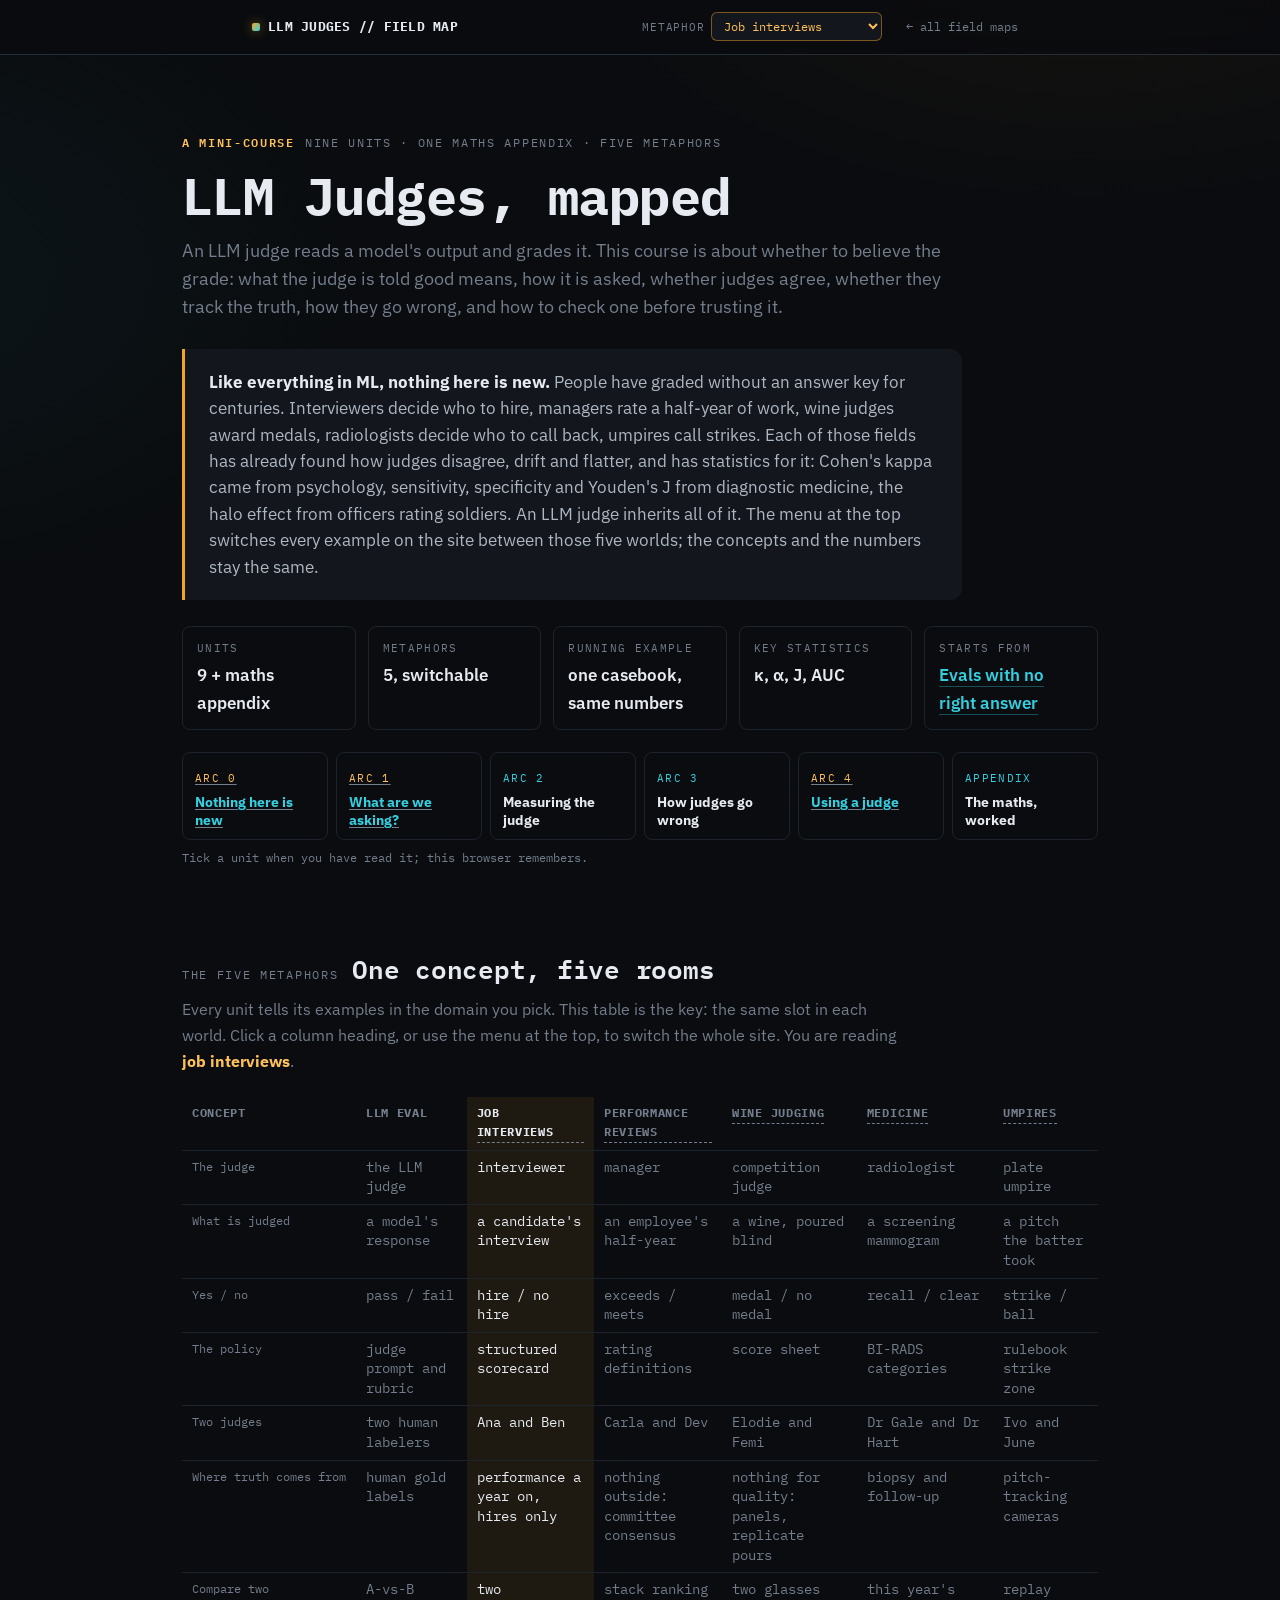
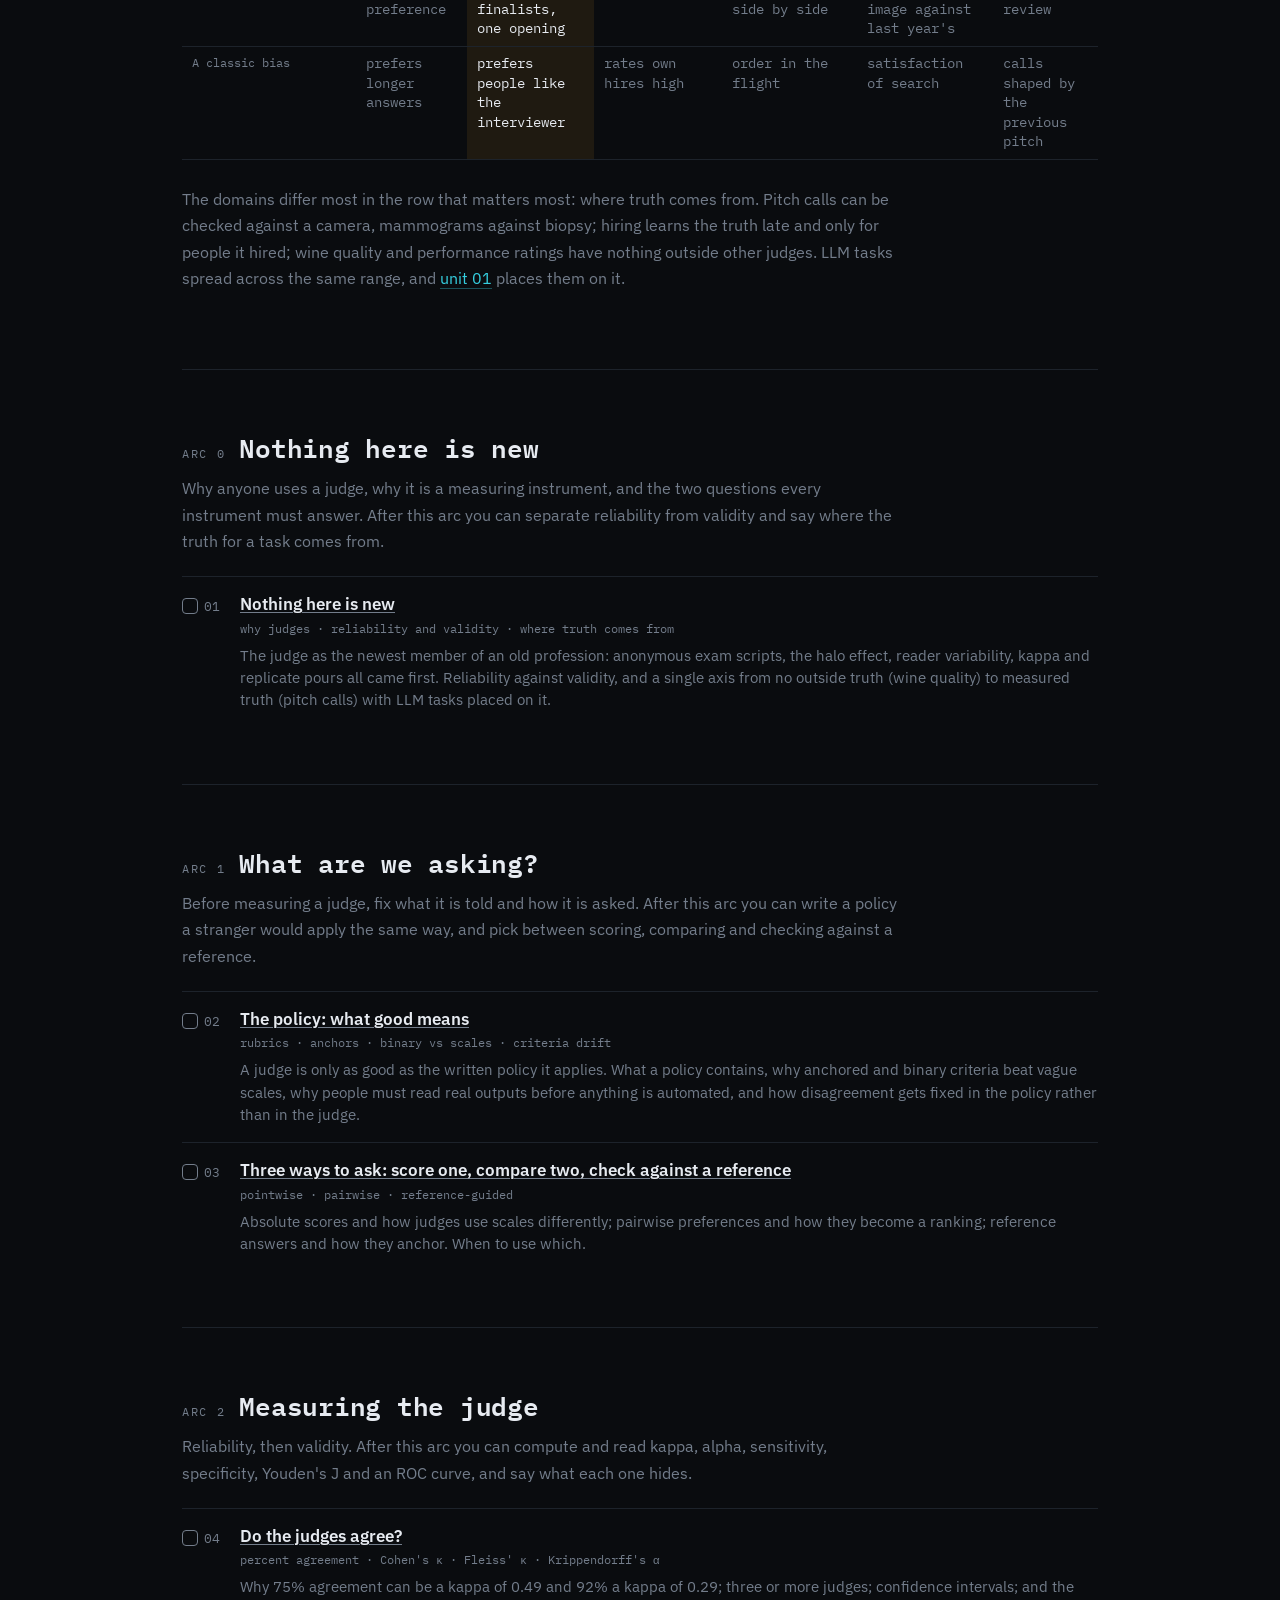
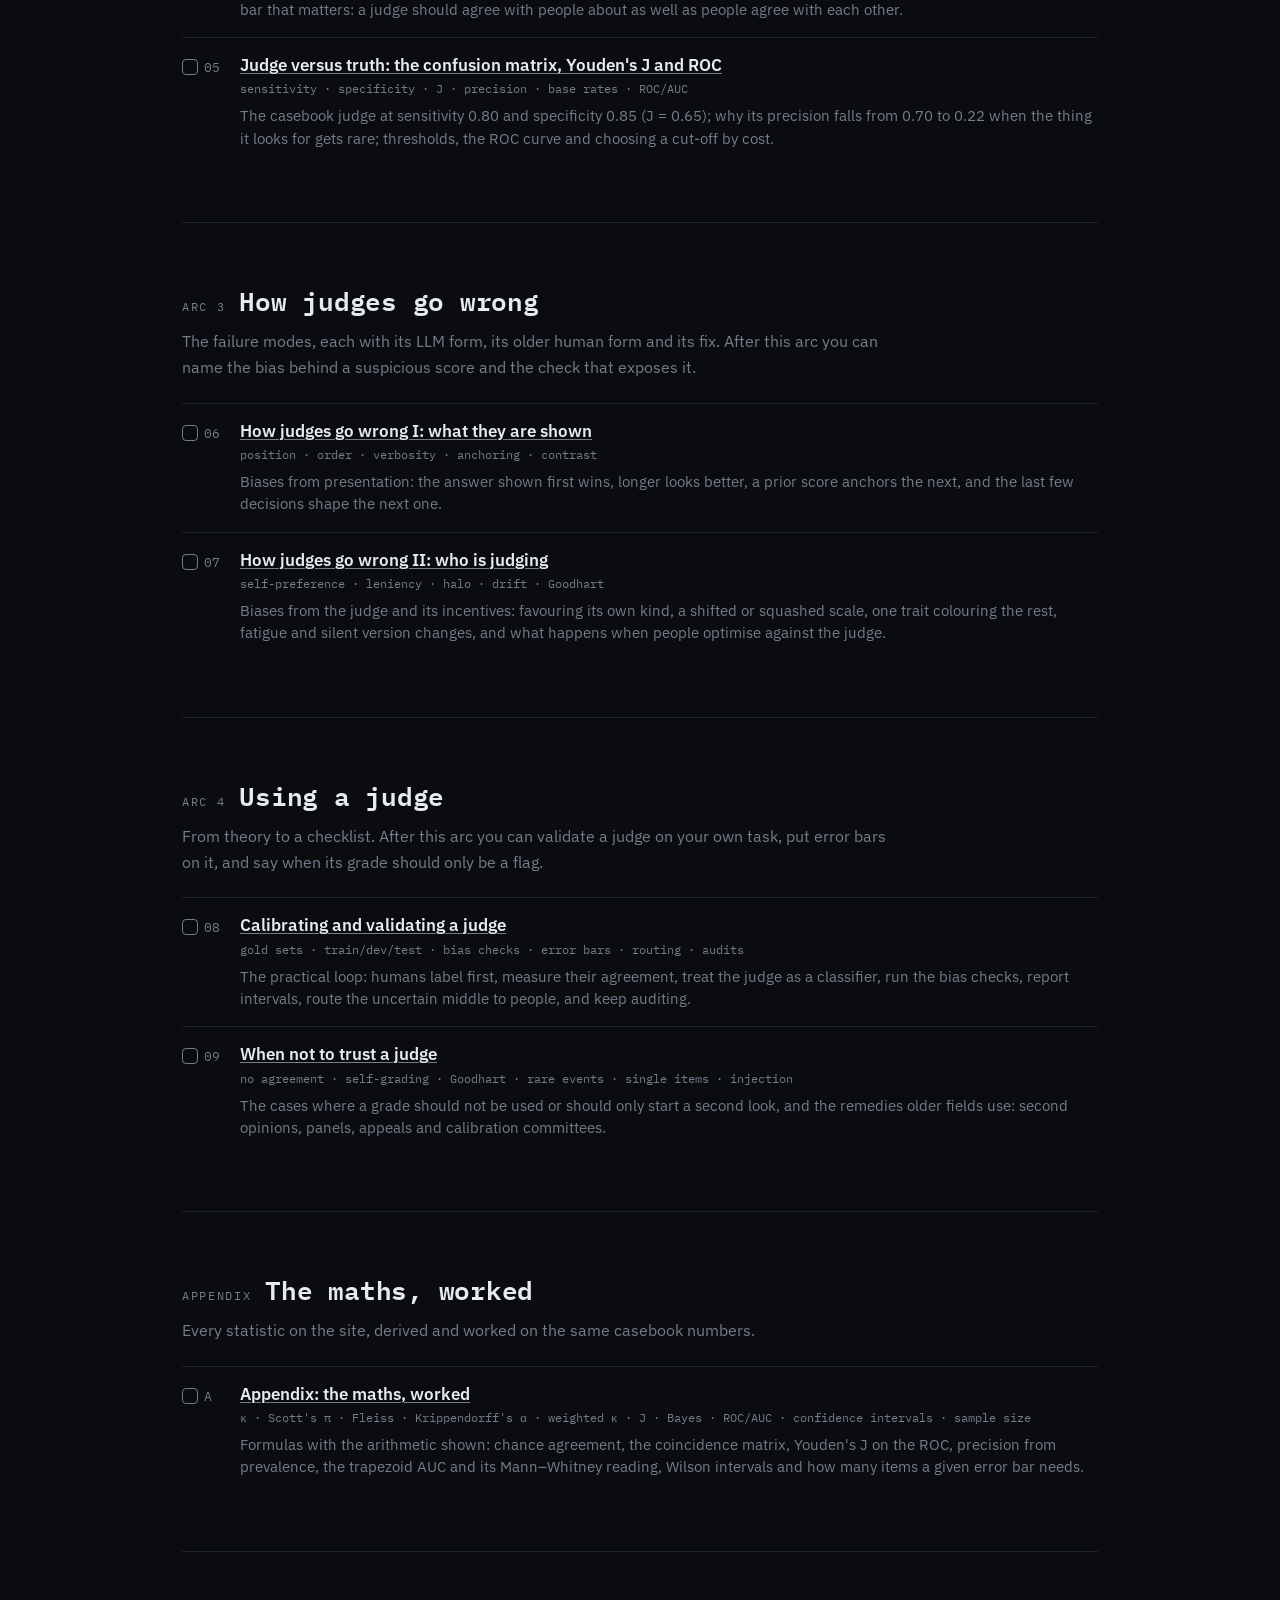
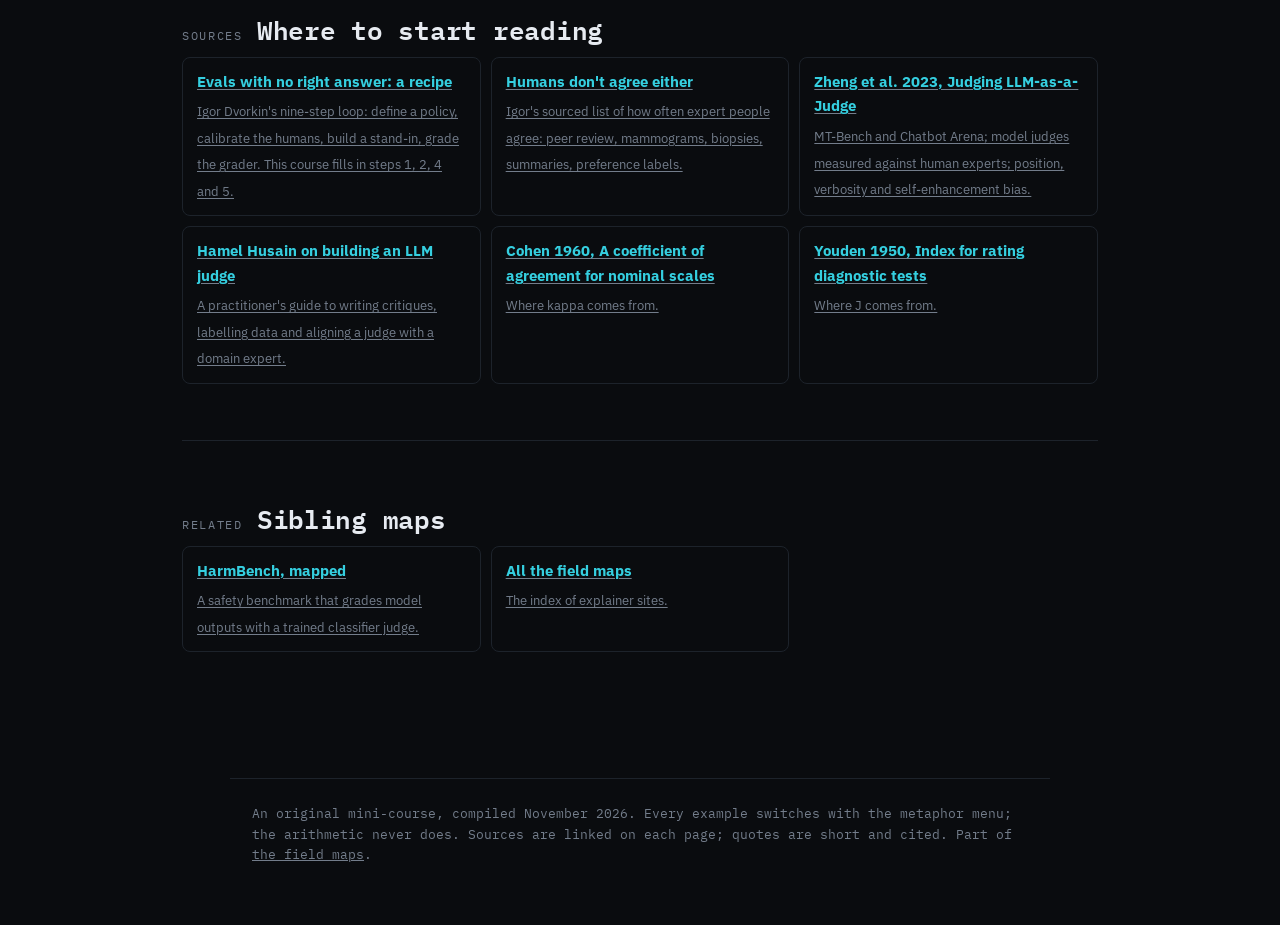
==== index.html @ 8ba8b469 "LLM judges field map: spine, metaphor switch, unit 01 Co-Authored-By: Claude Opus 5.5 <noreply@anthr" ====
<!DOCTYPE html>
<html lang="en">
<head>
<meta charset="UTF-8" />
<meta name="viewport" content="width=device-width, initial-scale=1.0" />
<title>LLM Judges, mapped</title>
<meta name="description" content="A mini-course on LLM judges: policies, grading formats, inter-judge agreement, the confusion matrix and Youden's J, failure modes, and validating a judge, told through hiring, reviews, wine, medicine and umpires." />
<link rel="preconnect" href="https://fonts.googleapis.com" />
<link rel="preconnect" href="https://fonts.gstatic.com" crossorigin />
<link href="https://fonts.googleapis.com/css2?family=IBM+Plex+Mono:wght@400;500;600;700&family=IBM+Plex+Sans:wght@400;500;600;700&display=swap" rel="stylesheet" />
<link rel="stylesheet" href="paper.css" />
<script src="site.js"></script>
<style>
  main{max-width:960px}
  .hero{padding:24px 0 8px}
  .hero h1{font-size:clamp(32px,5.5vw,52px);line-height:1.05;margin:10px 0 14px;letter-spacing:-.01em}
  .hero .sub{font-size:18px;color:var(--ink-dim);max-width:760px;line-height:1.55}
  .answer{margin:28px 0 6px;padding:20px 24px;border-left:3px solid var(--off);background:var(--panel);
    border-radius:0 12px 12px 0;color:var(--ink-mid);font-size:16.5px;line-height:1.6;max-width:780px}
  .answer b{color:var(--ink)}
  .facts{display:grid;grid-template-columns:repeat(auto-fit,minmax(150px,1fr));gap:12px;margin:26px 0 8px}
  .fact{border:1px solid var(--line-soft);border-radius:8px;padding:12px 14px}
  .fact .k{font-family:'IBM Plex Mono',monospace;font-size:11px;letter-spacing:.12em;text-transform:uppercase;color:var(--ink-dim)}
  .fact .v{font-size:17px;font-weight:600;margin-top:4px}
  .rungs{display:grid;grid-template-columns:repeat(auto-fit,minmax(140px,1fr));gap:8px;margin:22px 0 4px}
  .rungs a{display:block;border:1px solid var(--line-soft);border-radius:8px;padding:10px 12px;text-decoration:none;color:var(--ink)}
  .rungs a:hover{border-color:var(--def)}
  .rungs .n{font-family:'IBM Plex Mono',monospace;font-size:11px;letter-spacing:.12em;color:var(--off-bright)}
  .rungs a.c .n{color:var(--def)}
  .rungs b{display:block;font-size:14px;margin-top:3px;line-height:1.3}
  section{padding:56px 0;border-bottom:1px solid var(--line-soft);scroll-margin-top:64px}
  section:last-of-type{border-bottom:none}
  .arc-head{display:flex;align-items:baseline;gap:14px;margin:0 0 6px;flex-wrap:wrap}
  .arc-head .idx{font-family:'IBM Plex Mono',monospace;font-size:12px;letter-spacing:.14em;color:var(--ink-dim)}
  .arc-head h2{margin:0;font-size:26px}
  .arc-sub{color:var(--ink-dim);margin:0 0 22px;max-width:720px}
  .row{display:grid;grid-template-columns:44px 1fr;gap:14px;padding:16px 0;border-top:1px solid var(--line-soft);align-items:start}
  .row:first-of-type{border-top:none}
  .row .num{font-family:'IBM Plex Mono',monospace;font-size:13px;color:var(--ink-dim);padding-top:3px}
  .row .name{font-weight:600;font-size:17px;line-height:1.3}
  .row .name a{color:var(--ink)}
  .row .meta{font-family:'IBM Plex Mono',monospace;font-size:11.5px;color:var(--ink-dim);margin:4px 0 6px;display:flex;flex-wrap:wrap;gap:10px}
  .row .meta .x{color:var(--def)}
  .row .meta .f{color:var(--off-bright)}
  .row .desc{color:var(--ink-dim);font-size:14.5px;line-height:1.55}
  .amber .row .name a:hover{color:var(--off)} .cyan .row .name a:hover{color:var(--def)}
  .check{width:16px;height:16px;border:1px solid var(--ink-dim);border-radius:4px;display:inline-block;vertical-align:-3px;margin-right:6px;cursor:pointer;background:transparent}
  .check.on{background:var(--off);border-color:var(--off)}
  .cyan .check.on{background:var(--def);border-color:var(--def)}
  .links{display:grid;grid-template-columns:repeat(auto-fill,minmax(260px,1fr));gap:10px}
  .links a{display:block;border:1px solid var(--line-soft);border-radius:8px;padding:12px 14px;color:var(--ink);text-decoration:none}
  .links a:hover{border-color:var(--def)}
  .links a b{display:block;font-size:15px;margin-bottom:3px}
  .links a span{font-size:13px;color:var(--ink-dim)}
  .progress{font-family:'IBM Plex Mono',monospace;font-size:12px;color:var(--ink-dim);margin-top:8px}
  .legend{font-family:'IBM Plex Mono',monospace;font-size:11.5px;color:var(--ink-dim);margin:0 0 14px}
  .legend .x{color:var(--def)} .legend .f{color:var(--off-bright)}
  @media (max-width:560px){.row{grid-template-columns:34px 1fr;gap:10px}}
  table.rosetta{min-width:860px}
  table.rosetta td{font-size:13.5px;line-height:1.45}
</style>
</head>
<body>
<header class="bar"><div class="bar-in">
  <div class="brand"><span class="dot"></span>LLM&nbsp;JUDGES&nbsp;//&nbsp;FIELD&nbsp;MAP</div>
  <a class="back" href="https://idvorkin-ai-tools.github.io/">&larr; all field maps</a>
</div></header>
<main>
  <div class="hero">
    <div class="eyebrow"><span class="box wb mono">A MINI-COURSE</span><span class="mono">nine units &middot; one maths appendix &middot; five metaphors</span></div>
    <h1>LLM Judges, mapped</h1>
    <p class="sub">An LLM judge reads a model's output and grades it. This course is about whether to believe the grade: what the judge is told good means, how it is asked, whether judges agree, whether they track the truth, how they go wrong, and how to check one before trusting it.</p>

    <div class="answer">
      <b>Like everything in ML, nothing here is new.</b> People have graded without an answer key for centuries. Interviewers decide who to hire, managers rate a half-year of work, wine judges award medals, radiologists decide who to call back, umpires call strikes. Each of those fields has already found how judges disagree, drift and flatter, and has statistics for it: Cohen's kappa came from psychology, sensitivity, specificity and Youden's J from diagnostic medicine, the halo effect from officers rating soldiers. An LLM judge inherits all of it. The menu at the top switches every example on the site between those five worlds; the concepts and the numbers stay the same.
    </div>

    <div class="facts">
      <div class="fact"><div class="k">Units</div><div class="v">9 + maths appendix</div></div>
      <div class="fact"><div class="k">Metaphors</div><div class="v">5, switchable</div></div>
      <div class="fact"><div class="k">Running example</div><div class="v">one casebook, same numbers</div></div>
      <div class="fact"><div class="k">Key statistics</div><div class="v">&kappa;, &alpha;, J, AUC</div></div>
      <div class="fact"><div class="k">Starts from</div><div class="v"><a class="lnk" href="https://idvork.in/subjective-evals" target="_blank" rel="noopener">Evals with no right answer</a></div></div>
    </div>

    <div class="rungs" aria-label="The arcs">
      <a href="#frame"><span class="n">ARC 0</span><b>Nothing here is new</b></a>
      <a href="#asking"><span class="n">ARC 1</span><b>What are we asking?</b></a>
      <a href="#measuring" class="c"><span class="n">ARC 2</span><b>Measuring the judge</b></a>
      <a href="#failing" class="c"><span class="n">ARC 3</span><b>How judges go wrong</b></a>
      <a href="#using"><span class="n">ARC 4</span><b>Using a judge</b></a>
      <a href="#appendix" class="c"><span class="n">APPENDIX</span><b>The maths, worked</b></a>
    </div>
    <p class="progress" id="progress">Tick a unit when you have read it; this browser remembers.</p>
  </div>

  <section id="rosetta">
    <div class="arc-head"><span class="idx">THE FIVE METAPHORS</span><h2>One concept, five rooms</h2></div>
    <p class="arc-sub">Every unit tells its examples in the domain you pick. This table is the key: the same slot in each world. Click a column heading, or use the menu at the top, to switch the whole site. You are reading <b><span class="mx"><span data-m="hire">job interviews</span><span data-m="review">performance reviews</span><span data-m="wine">wine judging</span><span data-m="med">medicine</span><span data-m="ump">umpires and referees</span></span></b>.</p>
    <div class="scroll"><table class="kv rosetta">
<tr><th>Concept</th><th>LLM eval</th><th data-col="hire"><button type="button" data-set-m="hire">Job interviews</button></th><th data-col="review"><button type="button" data-set-m="review">Performance reviews</button></th><th data-col="wine"><button type="button" data-set-m="wine">Wine judging</button></th><th data-col="med"><button type="button" data-set-m="med">Medicine</button></th><th data-col="ump"><button type="button" data-set-m="ump">Umpires</button></th></tr>
<tr><td>The judge</td><td>the LLM judge</td><td data-col="hire">interviewer</td><td data-col="review">manager</td><td data-col="wine">competition judge</td><td data-col="med">radiologist</td><td data-col="ump">plate umpire</td></tr>
<tr><td>What is judged</td><td>a model's response</td><td data-col="hire">a candidate's interview</td><td data-col="review">an employee's half-year</td><td data-col="wine">a wine, poured blind</td><td data-col="med">a screening mammogram</td><td data-col="ump">a pitch the batter took</td></tr>
<tr><td>Yes / no</td><td>pass / fail</td><td data-col="hire">hire / no hire</td><td data-col="review">exceeds / meets</td><td data-col="wine">medal / no medal</td><td data-col="med">recall / clear</td><td data-col="ump">strike / ball</td></tr>
<tr><td>The policy</td><td>judge prompt and rubric</td><td data-col="hire">structured scorecard</td><td data-col="review">rating definitions</td><td data-col="wine">score sheet</td><td data-col="med">BI-RADS categories</td><td data-col="ump">rulebook strike zone</td></tr>
<tr><td>Two judges</td><td>two human labelers</td><td data-col="hire">Ana and Ben</td><td data-col="review">Carla and Dev</td><td data-col="wine">Elodie and Femi</td><td data-col="med">Dr Gale and Dr Hart</td><td data-col="ump">Ivo and June</td></tr>
<tr><td>Where truth comes from</td><td>human gold labels</td><td data-col="hire">performance a year on, hires only</td><td data-col="review">nothing outside: committee consensus</td><td data-col="wine">nothing for quality: panels, replicate pours</td><td data-col="med">biopsy and follow-up</td><td data-col="ump">pitch-tracking cameras</td></tr>
<tr><td>Compare two</td><td>A-vs-B preference</td><td data-col="hire">two finalists, one opening</td><td data-col="review">stack ranking</td><td data-col="wine">two glasses side by side</td><td data-col="med">this year's image against last year's</td><td data-col="ump">replay review</td></tr>
<tr><td>A classic bias</td><td>prefers longer answers</td><td data-col="hire">prefers people like the interviewer</td><td data-col="review">rates own hires high</td><td data-col="wine">order in the flight</td><td data-col="med">satisfaction of search</td><td data-col="ump">calls shaped by the previous pitch</td></tr>
    </table></div>
    <p class="arc-sub">The domains differ most in the row that matters most: where truth comes from. Pitch calls can be checked against a camera, mammograms against biopsy; hiring learns the truth late and only for people it hired; wine quality and performance ratings have nothing outside other judges. LLM tasks spread across the same range, and <a class="lnk" href="parts/p01.html#truth">unit 01</a> places them on it.</p>
  </section>

  <section id="frame" class="amber">
    <div class="arc-head"><span class="idx">ARC 0</span><h2>Nothing here is new</h2></div>
    <p class="arc-sub">Why anyone uses a judge, why it is a measuring instrument, and the two questions every instrument must answer. After this arc you can separate reliability from validity and say where the truth for a task comes from.</p>
    <div class="row"><div class="num"><span class="check" data-p="p01"></span>01</div><div><div class="name"><a href="parts/p01.html">Nothing here is new</a></div><div class="meta"><span>why judges &middot; reliability and validity &middot; where truth comes from</span></div><div class="desc">The judge as the newest member of an old profession: anonymous exam scripts, the halo effect, reader variability, kappa and replicate pours all came first. Reliability against validity, and a single axis from no outside truth (wine quality) to measured truth (pitch calls) with LLM tasks placed on it.</div></div></div>
  </section>

  <section id="asking" class="amber">
    <div class="arc-head"><span class="idx">ARC 1</span><h2>What are we asking?</h2></div>
    <p class="arc-sub">Before measuring a judge, fix what it is told and how it is asked. After this arc you can write a policy a stranger would apply the same way, and pick between scoring, comparing and checking against a reference.</p>
    <div class="row"><div class="num"><span class="check" data-p="p02"></span>02</div><div><div class="name"><a href="parts/p02.html">The policy: what good means</a></div><div class="meta"><span>rubrics &middot; anchors &middot; binary vs scales &middot; criteria drift</span></div><div class="desc">A judge is only as good as the written policy it applies. What a policy contains, why anchored and binary criteria beat vague scales, why people must read real outputs before anything is automated, and how disagreement gets fixed in the policy rather than in the judge.</div></div></div>
    <div class="row"><div class="num"><span class="check" data-p="p03"></span>03</div><div><div class="name"><a href="parts/p03.html">Three ways to ask: score one, compare two, check against a reference</a></div><div class="meta"><span>pointwise &middot; pairwise &middot; reference-guided</span></div><div class="desc">Absolute scores and how judges use scales differently; pairwise preferences and how they become a ranking; reference answers and how they anchor. When to use which.</div></div></div>
  </section>

  <section id="measuring" class="cyan">
    <div class="arc-head"><span class="idx">ARC 2</span><h2>Measuring the judge</h2></div>
    <p class="arc-sub">Reliability, then validity. After this arc you can compute and read kappa, alpha, sensitivity, specificity, Youden's J and an ROC curve, and say what each one hides.</p>
    <div class="row"><div class="num"><span class="check" data-p="p04"></span>04</div><div><div class="name"><a href="parts/p04.html">Do the judges agree?</a></div><div class="meta"><span>percent agreement &middot; Cohen's &kappa; &middot; Fleiss' &kappa; &middot; Krippendorff's &alpha;</span></div><div class="desc">Why 75% agreement can be a kappa of 0.49 and 92% a kappa of 0.29; three or more judges; confidence intervals; and the bar that matters: a judge should agree with people about as well as people agree with each other.</div></div></div>
    <div class="row"><div class="num"><span class="check" data-p="p05"></span>05</div><div><div class="name"><a href="parts/p05.html">Judge versus truth: the confusion matrix, Youden's J and ROC</a></div><div class="meta"><span>sensitivity &middot; specificity &middot; J &middot; precision &middot; base rates &middot; ROC/AUC</span></div><div class="desc">The casebook judge at sensitivity 0.80 and specificity 0.85 (J = 0.65); why its precision falls from 0.70 to 0.22 when the thing it looks for gets rare; thresholds, the ROC curve and choosing a cut-off by cost.</div></div></div>
  </section>

  <section id="failing" class="cyan">
    <div class="arc-head"><span class="idx">ARC 3</span><h2>How judges go wrong</h2></div>
    <p class="arc-sub">The failure modes, each with its LLM form, its older human form and its fix. After this arc you can name the bias behind a suspicious score and the check that exposes it.</p>
    <div class="row"><div class="num"><span class="check" data-p="p06"></span>06</div><div><div class="name"><a href="parts/p06.html">How judges go wrong I: what they are shown</a></div><div class="meta"><span>position &middot; order &middot; verbosity &middot; anchoring &middot; contrast</span></div><div class="desc">Biases from presentation: the answer shown first wins, longer looks better, a prior score anchors the next, and the last few decisions shape the next one.</div></div></div>
    <div class="row"><div class="num"><span class="check" data-p="p07"></span>07</div><div><div class="name"><a href="parts/p07.html">How judges go wrong II: who is judging</a></div><div class="meta"><span>self-preference &middot; leniency &middot; halo &middot; drift &middot; Goodhart</span></div><div class="desc">Biases from the judge and its incentives: favouring its own kind, a shifted or squashed scale, one trait colouring the rest, fatigue and silent version changes, and what happens when people optimise against the judge.</div></div></div>
  </section>

  <section id="using" class="amber">
    <div class="arc-head"><span class="idx">ARC 4</span><h2>Using a judge</h2></div>
    <p class="arc-sub">From theory to a checklist. After this arc you can validate a judge on your own task, put error bars on it, and say when its grade should only be a flag.</p>
    <div class="row"><div class="num"><span class="check" data-p="p08"></span>08</div><div><div class="name"><a href="parts/p08.html">Calibrating and validating a judge</a></div><div class="meta"><span>gold sets &middot; train/dev/test &middot; bias checks &middot; error bars &middot; routing &middot; audits</span></div><div class="desc">The practical loop: humans label first, measure their agreement, treat the judge as a classifier, run the bias checks, report intervals, route the uncertain middle to people, and keep auditing.</div></div></div>
    <div class="row"><div class="num"><span class="check" data-p="p09"></span>09</div><div><div class="name"><a href="parts/p09.html">When not to trust a judge</a></div><div class="meta"><span>no agreement &middot; self-grading &middot; Goodhart &middot; rare events &middot; single items &middot; injection</span></div><div class="desc">The cases where a grade should not be used or should only start a second look, and the remedies older fields use: second opinions, panels, appeals and calibration committees.</div></div></div>
  </section>

  <section id="appendix" class="cyan">
    <div class="arc-head"><span class="idx">APPENDIX</span><h2>The maths, worked</h2></div>
    <p class="arc-sub">Every statistic on the site, derived and worked on the same casebook numbers.</p>
    <div class="row"><div class="num"><span class="check" data-p="math"></span>A</div><div><div class="name"><a href="parts/math.html">Appendix: the maths, worked</a></div><div class="meta"><span>&kappa; &middot; Scott's &pi; &middot; Fleiss &middot; Krippendorff's &alpha; &middot; weighted &kappa; &middot; J &middot; Bayes &middot; ROC/AUC &middot; confidence intervals &middot; sample size</span></div><div class="desc">Formulas with the arithmetic shown: chance agreement, the coincidence matrix, Youden's J on the ROC, precision from prevalence, the trapezoid AUC and its Mann&ndash;Whitney reading, Wilson intervals and how many items a given error bar needs.</div></div></div>
  </section>

  <section id="refs">
    <div class="arc-head"><span class="idx">SOURCES</span><h2>Where to start reading</h2></div>
    <div class="links">
      <a href="https://idvork.in/subjective-evals" target="_blank" rel="noopener"><b>Evals with no right answer: a recipe</b><span>Igor Dvorkin's nine-step loop: define a policy, calibrate the humans, build a stand-in, grade the grader. This course fills in steps 1, 2, 4 and 5.</span></a>
      <a href="https://idvork.in/ai-testing#humans-dont-agree-either" target="_blank" rel="noopener"><b>Humans don't agree either</b><span>Igor's sourced list of how often expert people agree: peer review, mammograms, biopsies, summaries, preference labels.</span></a>
      <a href="https://arxiv.org/abs/2306.05685" target="_blank" rel="noopener"><b>Zheng et al. 2023, Judging LLM-as-a-Judge</b><span>MT-Bench and Chatbot Arena; model judges measured against human experts; position, verbosity and self-enhancement bias.</span></a>
      <a href="https://hamel.dev/blog/posts/llm-judge/" target="_blank" rel="noopener"><b>Hamel Husain on building an LLM judge</b><span>A practitioner's guide to writing critiques, labelling data and aligning a judge with a domain expert.</span></a>
      <a href="https://doi.org/10.1177/001316446002000104" target="_blank" rel="noopener"><b>Cohen 1960, A coefficient of agreement for nominal scales</b><span>Where kappa comes from.</span></a>
      <a href="https://doi.org/10.1002/1097-0142(1950)3:1%3C32::AID-CNCR2820030106%3E3.0.CO;2-3" target="_blank" rel="noopener"><b>Youden 1950, Index for rating diagnostic tests</b><span>Where J comes from.</span></a>
    </div>
  </section>

  <section id="related">
    <div class="arc-head"><span class="idx">RELATED</span><h2>Sibling maps</h2></div>
    <div class="links">
      <a href="https://idvorkin-ai-tools.github.io/harmbench-field-map/" target="_blank" rel="noopener"><b>HarmBench, mapped</b><span>A safety benchmark that grades model outputs with a trained classifier judge.</span></a>
      <a href="https://idvorkin-ai-tools.github.io/" target="_blank" rel="noopener"><b>All the field maps</b><span>The index of explainer sites.</span></a>
    </div>
  </section>
</main>
<footer>
  An original mini-course, compiled November 2026. Every example switches with the metaphor menu; the arithmetic never does. Sources are linked on each page; quotes are short and cited. Part of <a href="https://idvorkin-ai-tools.github.io/">the field maps</a>.
</footer>
<script>
(function(){
  var boxes = document.querySelectorAll('.check');
  var key = 'llm-judges-map-read';
  var state = {};
  try { state = JSON.parse(localStorage.getItem(key) || '{}'); } catch(e) { state = {}; }
  function save(){ try { localStorage.setItem(key, JSON.stringify(state)); } catch(e){} }
  function paint(){
    var done = 0;
    boxes.forEach(function(b){
      if (state[b.dataset.p]) { b.classList.add('on'); b.setAttribute('aria-pressed','true'); done++; }
      else { b.classList.remove('on'); b.setAttribute('aria-pressed','false'); }
    });
    var el = document.getElementById('progress');
    if (el) el.textContent = done === 0 ? 'Tick a unit when you have read it; this browser remembers.' : done + ' of ' + boxes.length + ' read.';
  }
  boxes.forEach(function(b){
    b.setAttribute('role','button'); b.setAttribute('tabindex','0'); b.setAttribute('aria-label','Mark ' + b.dataset.p + ' as read');
    b.addEventListener('click', function(e){ e.preventDefault(); state[b.dataset.p] = !state[b.dataset.p]; save(); paint(); });
    b.addEventListener('keydown', function(e){ if (e.key === 'Enter' || e.key === ' ') { e.preventDefault(); b.click(); } });
  });
  paint();
})();
</script>
</body>
</html>
---- paper.css ----
:root{
  --bg:#0A0C0F; --panel:#13171D; --panel-2:#171C23; --line:#262C35; --line-soft:#1d232b;
  --ink:#E7EBF1; --ink-mid:#AEB6C2; --ink-dim:#737D8B;
  --off:#F5A524; --off-bright:#FFC25A; --def:#35CFE0; --def-deep:#1f9aa8; --crit:#E5484D;
  --maxw:820px;
}
*{box-sizing:border-box}
html{scroll-behavior:smooth}
@media (prefers-reduced-motion:reduce){html{scroll-behavior:auto}}
body{
  margin:0;background:var(--bg);color:var(--ink);
  font-family:"IBM Plex Sans",system-ui,sans-serif;font-size:16px;line-height:1.65;
  -webkit-font-smoothing:antialiased;
  background-image:
    radial-gradient(900px 500px at 85% -10%, rgba(245,165,36,.06), transparent 60%),
    radial-gradient(900px 600px at -10% 30%, rgba(53,207,224,.05), transparent 55%);
  background-attachment:fixed;
}
.mono{font-family:"IBM Plex Mono",ui-monospace,monospace}

/* sticky top bar */
header.bar{position:sticky;top:0;z-index:50;background:rgba(10,12,15,.82);
  backdrop-filter:blur(10px);border-bottom:1px solid var(--line)}
.bar-in{max-width:var(--maxw);margin:0 auto;display:flex;align-items:center;gap:14px;padding:11px 22px}
.bar .brand{font-family:"IBM Plex Mono";font-weight:700;font-size:13px;letter-spacing:.02em;color:var(--ink);
  display:flex;align-items:center;gap:8px;white-space:nowrap}
.bar .dot{width:8px;height:8px;border-radius:2px;background:linear-gradient(135deg,var(--off),var(--def));
  box-shadow:0 0 12px rgba(245,165,36,.5)}
.bar .back{margin-left:auto;font-family:"IBM Plex Mono";font-size:12px;color:var(--ink-dim);
  text-decoration:none;padding:6px 10px;border-radius:6px;transition:.15s;white-space:nowrap}
.bar .back:hover{color:var(--ink);background:var(--panel)}

main{max-width:var(--maxw);margin:0 auto;padding:54px 22px 40px}
.eyebrow{font-family:"IBM Plex Mono";font-size:12px;letter-spacing:.14em;text-transform:uppercase;
  color:var(--ink-dim);margin-bottom:16px;display:flex;gap:10px;align-items:center;flex-wrap:wrap}
.eyebrow .box{font-weight:600}
.eyebrow .box.wb{color:var(--off-bright)}
.eyebrow .box.bb{color:var(--def)}
h1{font-family:"IBM Plex Mono";font-weight:700;font-size:clamp(28px,5vw,42px);line-height:1.08;
  margin:0 0 10px;letter-spacing:-.01em}
.authors{color:var(--ink-dim);font-size:13.5px;margin:0 0 22px;font-family:"IBM Plex Mono"}

/* paper link banner — pinned at top */
.paperlink{display:flex;align-items:center;gap:12px;flex-wrap:wrap;
  background:var(--panel);border:1px solid var(--line);border-left:3px solid var(--off);
  border-radius:10px;padding:14px 16px;margin:0 0 30px}
.paperlink .lbl{font-family:"IBM Plex Mono";font-size:11px;letter-spacing:.1em;text-transform:uppercase;
  color:var(--ink-dim);flex-shrink:0}
.paperlink a{color:var(--def);text-decoration:none;font-weight:600;font-size:15px;word-break:break-word}
.paperlink a:hover{text-decoration:underline}

h2{font-family:"IBM Plex Mono";font-weight:600;font-size:19px;margin:34px 0 10px;letter-spacing:-.01em;color:var(--ink)}
p{margin:0 0 15px;color:var(--ink-mid);max-width:68ch}
p strong{color:var(--ink);font-weight:600}
.lead{font-size:18px;color:var(--ink)}
ul{margin:0 0 15px;padding-left:0;list-style:none}
li{color:var(--ink-mid);padding:6px 0 6px 22px;position:relative;max-width:68ch}
li::before{content:"\25B8";position:absolute;left:0;color:var(--off)}
.callout{border-left:2px solid var(--def);background:rgba(53,207,224,.05);
  padding:13px 16px;border-radius:0 10px 10px 0;margin:18px 0;font-size:14.5px;color:var(--ink-mid)}
.callout.off{border-left-color:var(--off);background:rgba(245,165,36,.05)}
.lnk{color:var(--def);text-decoration:none;border-bottom:1px solid rgba(53,207,224,.35);transition:.15s}
.lnk:hover{border-bottom-color:var(--def);color:var(--off-bright)}
.tag{font-family:"IBM Plex Mono";font-size:11px;padding:2px 8px;border-radius:5px;border:1px solid;font-weight:500;white-space:nowrap}
.tag.wb{color:var(--off-bright);border-color:rgba(245,165,36,.35);background:rgba(245,165,36,.07)}
.tag.bb{color:var(--def);border-color:rgba(53,207,224,.35);background:rgba(53,207,224,.07)}

footer{max-width:var(--maxw);margin:30px auto 0;padding:24px 22px 60px;color:var(--ink-dim);
  font-size:12.5px;font-family:"IBM Plex Mono";border-top:1px solid var(--line-soft)}
footer a{color:var(--ink-dim)}
:focus-visible{outline:2px solid var(--def);outline-offset:3px;border-radius:4px}

/* essay-page helpers (Yegge field map) */
blockquote.q{margin:20px 0;padding:16px 20px;border-left:3px solid var(--def);
  background:var(--panel);border-radius:0 10px 10px 0;color:var(--ink);font-size:16.5px;line-height:1.55}
blockquote.q.off{border-left-color:var(--off)}
blockquote.q em{font-style:italic;color:var(--off-bright)}
blockquote.q .cite{display:block;margin-top:10px;font-family:"IBM Plex Mono";font-size:12px;color:var(--ink-dim)}
blockquote.q .cite a{color:var(--ink-dim);text-decoration:none;border-bottom:1px solid var(--line)}
blockquote.q .cite a:hover{color:var(--def)}
.tldr{border-left:3px solid var(--off);background:rgba(245,165,36,.05);
  padding:14px 18px;border-radius:0 10px 10px 0;margin:0 0 26px;font-size:15px;color:var(--ink-mid)}
.tldr b{color:var(--ink)}
.kv{font-family:"IBM Plex Mono";font-size:12.5px;color:var(--ink-dim);margin:0 0 16px}

/* field-map addition: unclassed links inside the page body follow the accent, not browser blue */
main a:not([class]){color:var(--def);text-decoration:underline;text-decoration-color:var(--ink-dim);text-underline-offset:2px;text-decoration-thickness:1px}
main a:not([class]):hover{text-decoration-color:var(--def)}

/* lecture + transcript pages (CS336 map) */
.outline,.readings,.exercises{padding-left:1.25em;margin:14px 0 26px}
.outline li,.readings li,.exercises li{margin:7px 0;line-height:1.6}
.outline a,.readings a,.exercises a{color:var(--def);text-decoration:none;border-bottom:1px solid var(--ink-dim)}
.outline a:hover,.readings a:hover,.exercises a:hover{border-bottom-color:var(--def)}
.outline a{font-family:'IBM Plex Mono',monospace;font-size:12.5px}
.code{display:inline-block;font-family:'IBM Plex Mono',monospace;font-size:10.5px;letter-spacing:.08em;text-transform:uppercase;padding:1px 6px;margin-left:6px;border:1px solid var(--def);color:var(--def);border-radius:3px;vertical-align:middle}
.transcript p{margin:0 0 16px;line-height:1.75}
.transcript h2{margin-top:40px}
.transcript a.ts{font-family:'IBM Plex Mono',monospace;font-size:12px;color:var(--ink-dim);text-decoration:none;margin-right:8px;border-bottom:1px solid transparent}
.transcript a.ts:hover{color:var(--def);border-bottom-color:var(--def)}
table.kv{border-collapse:collapse;width:100%;margin:14px 0 26px;font-size:14px}
table.kv th,table.kv td{text-align:left;padding:7px 10px;border-bottom:1px solid var(--line-soft);vertical-align:top}
table.kv th{font-family:'IBM Plex Mono',monospace;font-size:11.5px;letter-spacing:.06em;text-transform:uppercase;color:var(--ink-dim)}

/* code excerpts (build-gpt map) */
pre.code-block{background:var(--panel,#15171c);border:1px solid var(--line-soft);border-radius:8px;padding:14px 16px;overflow-x:auto;font-family:'IBM Plex Mono',monospace;font-size:12.5px;line-height:1.6;margin:14px 0 22px;color:var(--ink)}
pre.code-block code{font-family:inherit;white-space:pre}

/* HarmBench field map additions */
.chips{display:flex;flex-wrap:wrap;gap:8px;margin:0 0 20px}
.chips a.tag{text-decoration:none}
.chips a.tag:hover{background:rgba(53,207,224,.16)}
.statgrid{display:grid;grid-template-columns:repeat(auto-fit,minmax(140px,1fr));gap:10px;margin:18px 0 26px}
.statgrid .s{border:1px solid var(--line-soft);border-radius:8px;padding:11px 13px;background:var(--panel)}
.statgrid .s .k{font-family:'IBM Plex Mono',monospace;font-size:10.5px;letter-spacing:.12em;text-transform:uppercase;color:var(--ink-dim)}
.statgrid .s .v{font-size:20px;font-weight:600;margin-top:3px;font-family:'IBM Plex Mono',monospace;color:var(--ink)}
.statgrid .s .n{font-size:12px;color:var(--ink-dim);margin-top:2px}
table.kv td.num,table.kv th.num{text-align:right;font-family:'IBM Plex Mono',monospace;font-variant-numeric:tabular-nums;white-space:nowrap}
table.kv td.na{color:var(--ink-dim)}
table.kv td .hi{color:var(--off-bright);font-weight:600}
table.kv tr.tot td{border-top:1px solid var(--line);font-weight:600;color:var(--ink)}
.scroll{overflow-x:auto;margin:14px 0 26px}
.scroll table.kv{margin:0;min-width:100%}
.method{border:1px solid var(--line-soft);border-left:3px solid var(--off);border-radius:0 10px 10px 0;
  background:var(--panel);padding:16px 18px;margin:22px 0;scroll-margin-top:72px}
.method.bb{border-left-color:var(--def)}
.method h3{font-family:'IBM Plex Mono',monospace;font-size:16px;margin:0 0 4px;color:var(--ink);letter-spacing:-.01em}
.method .sig{font-family:'IBM Plex Mono',monospace;font-size:11.5px;color:var(--ink-dim);margin:0 0 12px;
  display:flex;flex-wrap:wrap;gap:6px 14px}
.method p:last-child{margin-bottom:0}
h3{font-family:'IBM Plex Mono',monospace;font-weight:600;font-size:15.5px;margin:26px 0 8px;color:var(--ink)}
.safety{border-left:2px solid var(--crit);background:rgba(229,72,77,.06);padding:13px 16px;
  border-radius:0 10px 10px 0;margin:18px 0;font-size:14px;color:var(--ink-mid)}
.safety b{color:var(--ink)}
section[id]{scroll-margin-top:72px}
h2[id],h3[id]{scroll-margin-top:72px}
.filterbar{display:flex;flex-wrap:wrap;gap:8px;align-items:center;margin:0 0 16px;
  font-family:'IBM Plex Mono',monospace;font-size:12px}
.filterbar input,.filterbar select{background:var(--panel);color:var(--ink);border:1px solid var(--line);
  border-radius:6px;padding:6px 9px;font-family:inherit;font-size:12px}
.filterbar .count{color:var(--ink-dim)}

/* behavior index: inline behavior text (Igor's call, 2026-09-08) */
td.beh{white-space:normal;max-width:52ch;line-height:1.5;color:var(--ink)}
td.beh .idline{display:flex;gap:8px;align-items:baseline;flex-wrap:wrap;margin-bottom:4px}
td.beh .txt{font-family:"IBM Plex Sans",system-ui,sans-serif;font-size:14px;color:var(--ink-mid)}
td.beh details{margin-top:7px}
td.beh details summary{font-family:'IBM Plex Mono',monospace;font-size:11px;letter-spacing:.06em;
  text-transform:uppercase;color:var(--ink-dim);cursor:pointer;list-style:revert}
td.beh details summary:hover{color:var(--def)}
td.beh details .ctx{margin-top:8px;padding:10px 12px;background:var(--panel-2);border:1px solid var(--line-soft);
  border-radius:6px;font-size:13px;line-height:1.6;color:var(--ink-mid);white-space:pre-wrap;
  max-height:340px;overflow-y:auto}
tr:target{background:rgba(53,207,224,.07)}
tr:target td{border-bottom-color:var(--def)}
tr:target td.beh .idline a{color:var(--off-bright)}
table.kv td{vertical-align:top}

/* verbatim behavior text on harm pages (Igor's call, 2026-09-08) */
.btext{font-family:"IBM Plex Sans",system-ui,sans-serif;color:var(--ink);border-left:2px solid var(--off);
  padding:5px 0 5px 11px;margin:0 0 8px;font-size:14px;line-height:1.5}
td .btext{margin-bottom:7px}
.btext .q{color:var(--ink-dim)}

/* figures: float beside text, click to enlarge (Igor's diagram feedback, 2026-10) */
figure.fig{float:right;clear:right;width:min(46%,390px);margin:6px 0 18px 24px}
figure.fig.wide{float:none;width:100%;max-width:720px;margin:20px auto 24px}
figure.fig.hero-fig{width:min(34%,260px);margin:0 0 10px 22px}
figure.fig .media{display:block;width:100%;padding:0;border:1px solid var(--line-soft);border-radius:10px;
  background:var(--panel);cursor:zoom-in;color:inherit;font:inherit;text-align:left}
figure.fig .media:hover{border-color:var(--def)}
figure.fig.bare .media{border:none;background:none}
figure.fig svg,figure.fig img{display:block;width:100%;height:auto}
figure.fig figcaption{font-family:'IBM Plex Mono',monospace;font-size:11.5px;line-height:1.5;color:var(--ink-dim);margin-top:7px}
figure.fig figcaption a{color:var(--ink-dim)}
svg.dg text{font-family:'IBM Plex Mono',monospace;fill:var(--ink-mid)}
svg.dg .t-ink{fill:var(--ink)} svg.dg .t-dim{fill:var(--ink-dim)}
svg.dg .t-off{fill:var(--off-bright)} svg.dg .t-def{fill:var(--def)} svg.dg .t-crit{fill:var(--crit)} svg.dg .t-ok{fill:#5BD68A}
svg.dg .box{fill:var(--panel-2);stroke:var(--line)}
svg.dg .box-off{fill:rgba(245,165,36,.08);stroke:var(--off)}
svg.dg .box-def{fill:rgba(53,207,224,.08);stroke:var(--def)}
svg.dg .box-crit{fill:rgba(229,72,77,.10);stroke:var(--crit)}
svg.dg .box-ok{fill:rgba(91,214,138,.10);stroke:#5BD68A}
svg.dg .ln{stroke:var(--ink-dim);fill:none;stroke-width:1.5}
svg.dg .ln-off{stroke:var(--off);fill:none;stroke-width:1.5}
svg.dg .ln-def{stroke:var(--def);fill:none;stroke-width:1.5}
svg.dg .ln-crit{stroke:var(--crit);fill:none;stroke-width:1.5}
svg.dg .ah{fill:var(--ink-dim)} svg.dg .ah-def{fill:var(--def)} svg.dg .ah-off{fill:var(--off)} svg.dg .ah-crit{fill:var(--crit)}
svg.dg .grid{stroke:var(--line-soft);stroke-width:1}
dialog.zoom{max-width:min(96vw,1100px);width:96vw;max-height:94vh;padding:18px;border:1px solid var(--line);
  border-radius:12px;background:var(--panel);color:var(--ink);cursor:zoom-out;overflow:auto}
dialog.zoom::backdrop{background:rgba(0,0,0,.78)}
dialog.zoom svg,dialog.zoom img{display:block;width:100%;height:auto;max-height:80vh}
dialog.zoom p{font-family:'IBM Plex Mono',monospace;font-size:12.5px;color:var(--ink-dim);margin:10px 0 0;max-width:none}
@media (max-width:700px){figure.fig,figure.fig.hero-fig{float:none;width:100%;max-width:440px;margin:16px auto 20px}
  figure.fig.hero-fig{max-width:240px}}
svg.dg .t-mid{fill:var(--ink-mid)}
main h2,main table.kv,main .scroll,main pre.code-block,main .flowrow,main .statgrid,main blockquote.q,main .callout,main .answer{clear:both}
/* constitutional-ai map: keep the long brand inside a 390px phone bar */
@media (max-width:480px){.bar-in{padding:11px 16px;gap:8px}.bar .brand{font-size:11px;min-width:0;overflow:hidden;text-overflow:ellipsis}.bar .back{padding:6px 2px}main{padding-left:16px;padding-right:16px}}

/* explorable pipeline (constitutional-ai map) */
.pipe form.ctl{display:grid;grid-template-columns:repeat(auto-fit,minmax(178px,1fr));gap:10px;margin:22px 0 18px}
.pipe .ctl fieldset{border:1px solid var(--line-soft);border-radius:10px;background:var(--panel);padding:10px 12px 8px;margin:0;min-width:0}
.pipe .ctl fieldset:disabled{opacity:.4}
.pipe .ctl legend{font-family:'IBM Plex Mono',monospace;font-size:11px;letter-spacing:.05em;text-transform:uppercase;color:var(--ink-dim);padding:0 4px}
.pipe .ctl legend a{text-transform:none;letter-spacing:0}
.pipe .ctl label{display:flex;gap:8px;align-items:center;font-size:14px;color:var(--ink-mid);padding:5px 0;cursor:pointer;min-height:32px}
.pipe .ctl input{accent-color:var(--def);width:16px;height:16px;margin:0;flex-shrink:0}
.pipe .ctl label:has(input:checked){color:var(--ink)}
.flow{display:grid;gap:12px;margin:0 0 14px}
.lane{border:1px solid var(--line-soft);border-radius:12px;padding:10px 12px 12px;background:var(--panel);transition:opacity .2s}
.lane.off{border-left:3px solid var(--off)} .lane.def{border-left:3px solid var(--def)}
.lane.gone{opacity:.35}
.lane-h{display:flex;justify-content:space-between;gap:8px;font-family:'IBM Plex Mono',monospace;font-size:11px;letter-spacing:.08em;text-transform:uppercase;color:var(--ink-dim);margin-bottom:8px}
.lane-n{color:var(--off-bright)} .lane.def .lane-n{color:var(--def)}
.nodes{display:flex;flex-wrap:wrap;gap:6px 22px}
.node{position:relative;flex:1 1 130px;min-width:0;text-align:left;font:inherit;color:var(--ink);background:var(--panel-2);border:1px solid var(--line);border-radius:8px;padding:8px 10px;cursor:pointer;min-height:56px}
.node:not(:last-child)::after{content:"\2192";position:absolute;right:-17px;top:50%;transform:translateY(-50%);color:var(--ink-dim);font-size:14px}
.node .nt{display:block;font-family:'IBM Plex Mono',monospace;font-size:12px;font-weight:600}
.node .no{display:block;font-size:12px;color:var(--ink-dim);line-height:1.35;overflow:hidden;display:-webkit-box;-webkit-line-clamp:2;-webkit-box-orient:vertical}
.node:hover{border-color:var(--ink-dim)}
.node[aria-pressed=true]{border-color:var(--def);background:rgba(53,207,224,.08)}
.lane.off .node[aria-pressed=true]{border-color:var(--off);background:rgba(245,165,36,.08)}
.node.is-off{opacity:.45;border-style:dashed}
.node .chg{display:none;position:absolute;top:-8px;right:6px;font-family:'IBM Plex Mono',monospace;font-size:9.5px;letter-spacing:.08em;text-transform:uppercase;background:var(--off);color:#111;border-radius:4px;padding:0 5px}
.node.changed{box-shadow:0 0 0 2px var(--off-bright)} .node.changed .chg{display:block}
@media (prefers-reduced-motion:no-preference){.node.changed{animation:pulse 1.2s ease-out}}
@keyframes pulse{0%{box-shadow:0 0 0 6px rgba(255,194,90,.55)}100%{box-shadow:0 0 0 2px var(--off-bright)}}
@media (max-width:640px){.nodes{flex-direction:column;gap:18px}.node{flex:none;width:100%}
  .node:not(:last-child)::after{content:"\2193";right:auto;left:16px;top:auto;bottom:-17px;transform:none}}
.detail{border:1px solid var(--line);border-radius:12px;background:var(--panel-2);padding:14px 16px;margin:0 0 14px;min-height:120px}
.detail .d-h{display:flex;flex-wrap:wrap;justify-content:space-between;gap:6px 14px;align-items:baseline;margin-bottom:10px}
.detail .d-h b{font-family:'IBM Plex Mono',monospace;font-size:15px}
.detail .d-h a{font-size:13px}
.detail .io{display:grid;grid-template-columns:1fr 1fr;gap:12px}
@media (max-width:640px){.detail .io{grid-template-columns:1fr}}
.detail .io .k{font-family:'IBM Plex Mono',monospace;font-size:10.5px;letter-spacing:.1em;text-transform:uppercase;color:var(--ink-dim)}
.detail .io p{margin:2px 0 0;font-size:14.5px;max-width:none}
.detail .io p.out{color:var(--ink)}
.detail p.why{color:var(--ink);border-left:2px solid var(--def);padding-left:10px;font-size:14.5px;margin:12px 0 0;max-width:none}
.detail p.d-off{color:var(--ink-dim);font-style:italic;margin:0}
.detail p.kv{margin:10px 0 0}
.bar-row{display:grid;grid-template-columns:18px 1fr 40px;gap:8px;align-items:center;font-family:'IBM Plex Mono',monospace;font-size:12.5px;color:var(--ink-mid);margin-top:8px}
.bar-row .track{height:12px;border-radius:6px;background:var(--bg);border:1px solid var(--line-soft);overflow:hidden}
.bar-row .fill{display:block;height:100%;background:var(--def);transition:width .3s}


/* llm-judges map: site-wide metaphor switch. Every .mx wrapper holds one [data-m] child per domain; only the chosen one shows. */
html[data-metaphor="hire"] [data-m]:not([data-m="hire"]),
html[data-metaphor="review"] [data-m]:not([data-m="review"]),
html[data-metaphor="wine"] [data-m]:not([data-m="wine"]),
html[data-metaphor="med"] [data-m]:not([data-m="med"]),
html[data-metaphor="ump"] [data-m]:not([data-m="ump"]),
html:not([data-metaphor]) [data-m]:not([data-m="hire"]){display:none !important}
.mpick{display:flex;align-items:center;gap:6px;margin-left:auto;font-family:'IBM Plex Mono',monospace;font-size:11px;color:var(--ink-dim);flex-shrink:0}
.mpick label{letter-spacing:.08em;text-transform:uppercase}
.mpick select{background:var(--panel);color:var(--off-bright);border:1px solid rgba(245,165,36,.45);border-radius:6px;padding:5px 8px;font-family:inherit;font-size:12px;cursor:pointer}
.mpick select:hover{border-color:var(--off)}
.mpick + .back{margin-left:0}
@media (max-width:560px){.mpick label{display:none}.bar .brand{min-width:0;overflow:hidden;text-overflow:ellipsis}}
/* inline domain text: amber tint so the reader sees what the switch changes */
span.mx{color:var(--off-bright)}
span.mx [data-m]{color:inherit}
/* a domain case box: the same example, told in the chosen domain */
div.mx.case{border:1px solid var(--line-soft);border-left:3px solid var(--off);background:rgba(245,165,36,.045);border-radius:0 10px 10px 0;padding:13px 16px;margin:18px 0;font-size:15px;clear:both}
div.mx.case p{margin:0 0 8px;max-width:none}
div.mx.case p:last-child{margin-bottom:0}
div.mx.case .mlabel,.mlabel{display:block;font-family:'IBM Plex Mono',monospace;font-size:10.5px;letter-spacing:.12em;text-transform:uppercase;color:var(--off-bright);margin-bottom:6px}
/* worked-number blocks */
.worked{border:1px solid var(--line-soft);border-left:3px solid var(--def);background:var(--panel);border-radius:0 10px 10px 0;padding:13px 16px;margin:18px 0;font-size:14.5px;clear:both}
.worked p{max-width:none}
.worked .k{font-family:'IBM Plex Mono',monospace;font-size:10.5px;letter-spacing:.12em;text-transform:uppercase;color:var(--def);display:block;margin-bottom:6px}
.eq{font-family:'IBM Plex Mono',monospace;font-size:14px;color:var(--ink);background:var(--panel-2);border:1px solid var(--line-soft);border-radius:8px;padding:10px 14px;margin:12px 0 16px;overflow-x:auto;white-space:nowrap;clear:both}
/* the rosetta table on the spine: highlight the chosen domain's column */
table.rosetta th[data-col],table.rosetta td[data-col]{transition:background .15s}
html[data-metaphor="hire"] .rosetta [data-col="hire"],html:not([data-metaphor]) .rosetta [data-col="hire"],
html[data-metaphor="review"] .rosetta [data-col="review"],html[data-metaphor="wine"] .rosetta [data-col="wine"],
html[data-metaphor="med"] .rosetta [data-col="med"],html[data-metaphor="ump"] .rosetta [data-col="ump"]{background:rgba(245,165,36,.09);color:var(--ink)}
table.rosetta th button{all:unset;cursor:pointer;color:inherit;border-bottom:1px dashed var(--ink-dim)}
table.rosetta th button:hover{color:var(--off-bright)}
table.rosetta td:first-child{font-family:'IBM Plex Mono',monospace;font-size:12px;color:var(--ink-dim);white-space:nowrap}
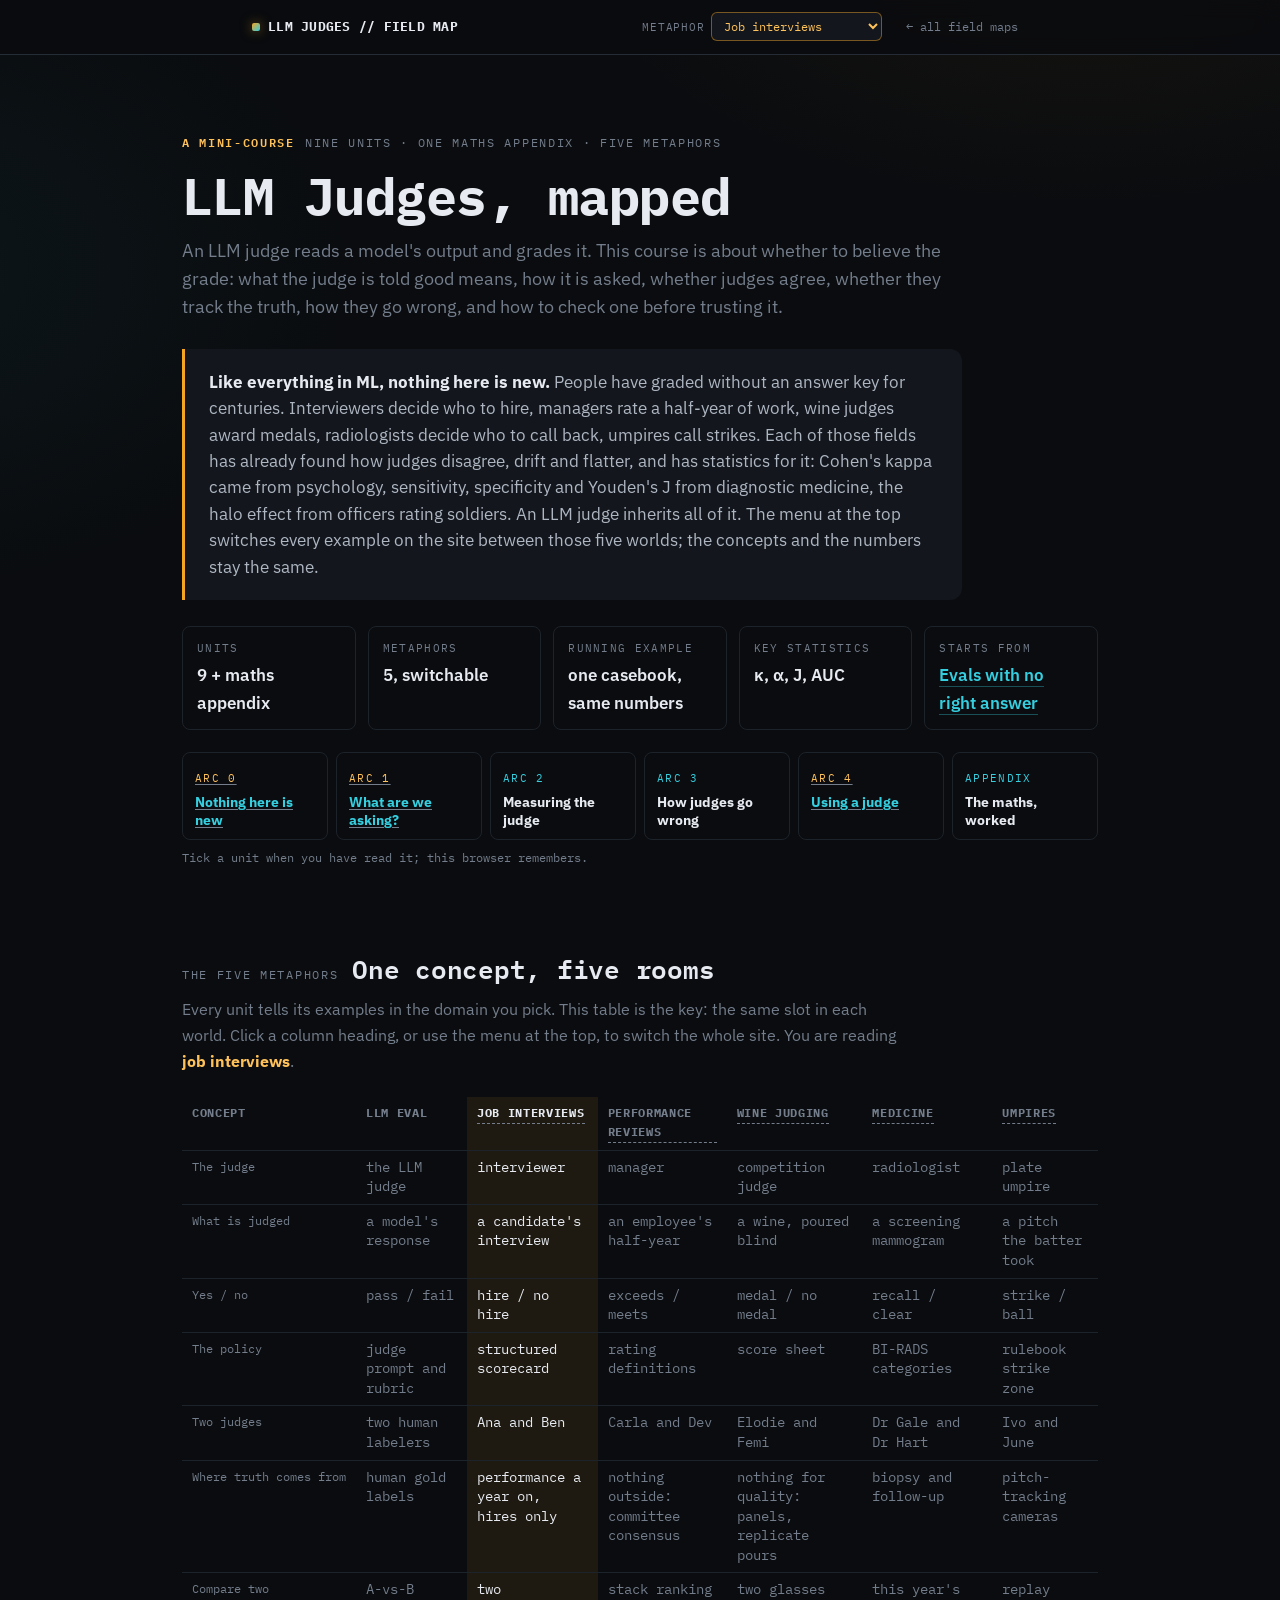
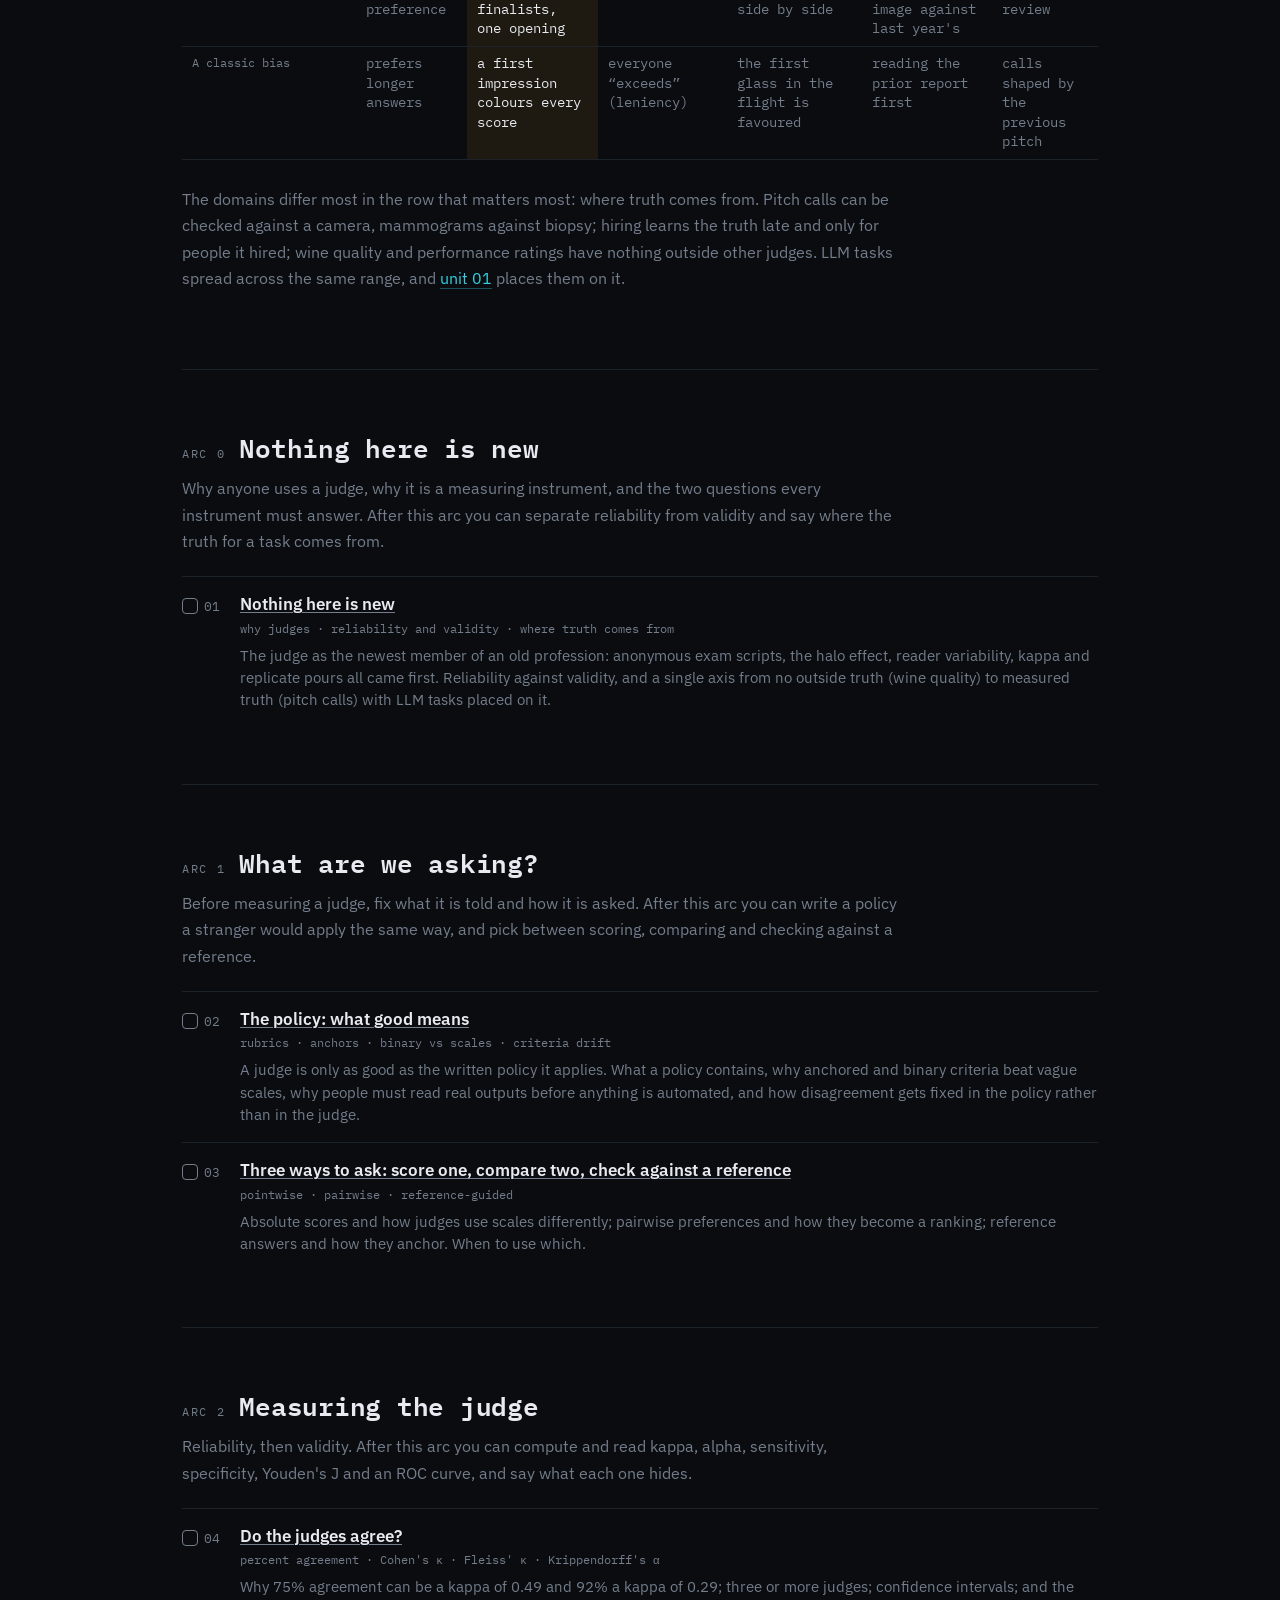
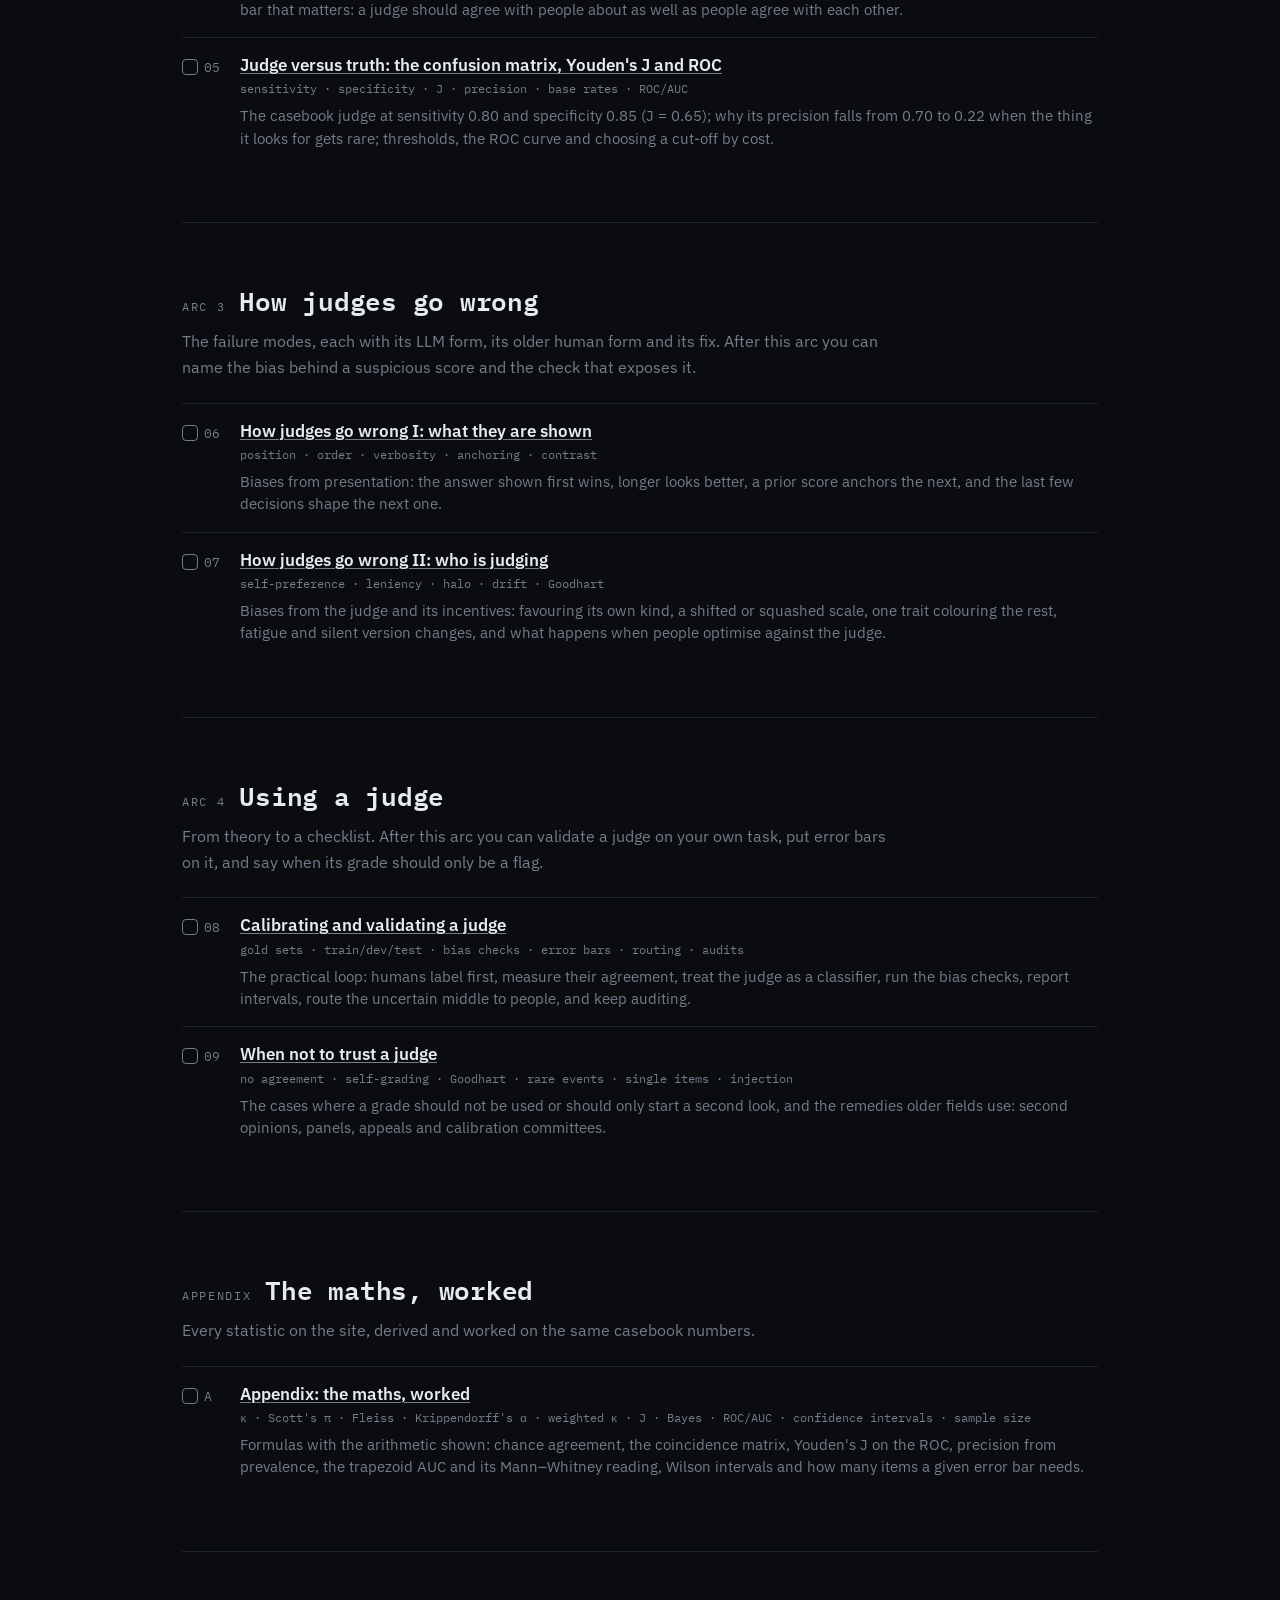
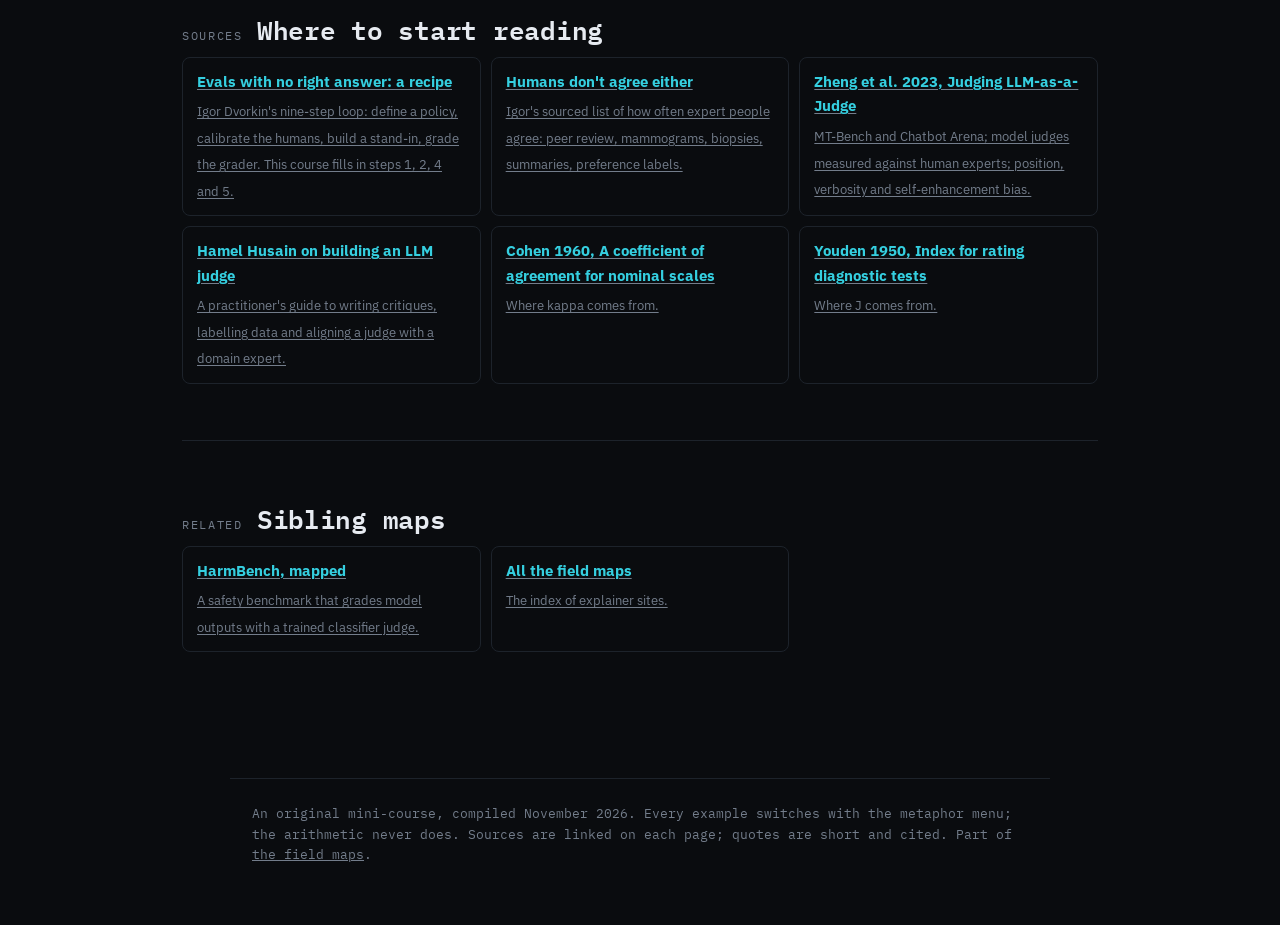
==== commit 356539f1: "p01 and spine: align the Parsons and Schmidt-Hunter claims with the sources; sourced biases in the k" ====
--- a/index.html
+++ b/index.html
@@ -106,7 +106,7 @@
 <tr><td>Two judges</td><td>two human labelers</td><td data-col="hire">Ana and Ben</td><td data-col="review">Carla and Dev</td><td data-col="wine">Elodie and Femi</td><td data-col="med">Dr Gale and Dr Hart</td><td data-col="ump">Ivo and June</td></tr>
 <tr><td>Where truth comes from</td><td>human gold labels</td><td data-col="hire">performance a year on, hires only</td><td data-col="review">nothing outside: committee consensus</td><td data-col="wine">nothing for quality: panels, replicate pours</td><td data-col="med">biopsy and follow-up</td><td data-col="ump">pitch-tracking cameras</td></tr>
 <tr><td>Compare two</td><td>A-vs-B preference</td><td data-col="hire">two finalists, one opening</td><td data-col="review">stack ranking</td><td data-col="wine">two glasses side by side</td><td data-col="med">this year's image against last year's</td><td data-col="ump">replay review</td></tr>
-<tr><td>A classic bias</td><td>prefers longer answers</td><td data-col="hire">prefers people like the interviewer</td><td data-col="review">rates own hires high</td><td data-col="wine">order in the flight</td><td data-col="med">satisfaction of search</td><td data-col="ump">calls shaped by the previous pitch</td></tr>
+<tr><td>A classic bias</td><td>prefers longer answers</td><td data-col="hire">a first impression colours every score</td><td data-col="review">everyone &ldquo;exceeds&rdquo; (leniency)</td><td data-col="wine">the first glass in the flight is favoured</td><td data-col="med">reading the prior report first</td><td data-col="ump">calls shaped by the previous pitch</td></tr>
     </table></div>
     <p class="arc-sub">The domains differ most in the row that matters most: where truth comes from. Pitch calls can be checked against a camera, mammograms against biopsy; hiring learns the truth late and only for people it hired; wine quality and performance ratings have nothing outside other judges. LLM tasks spread across the same range, and <a class="lnk" href="parts/p01.html#truth">unit 01</a> places them on it.</p>
   </section>
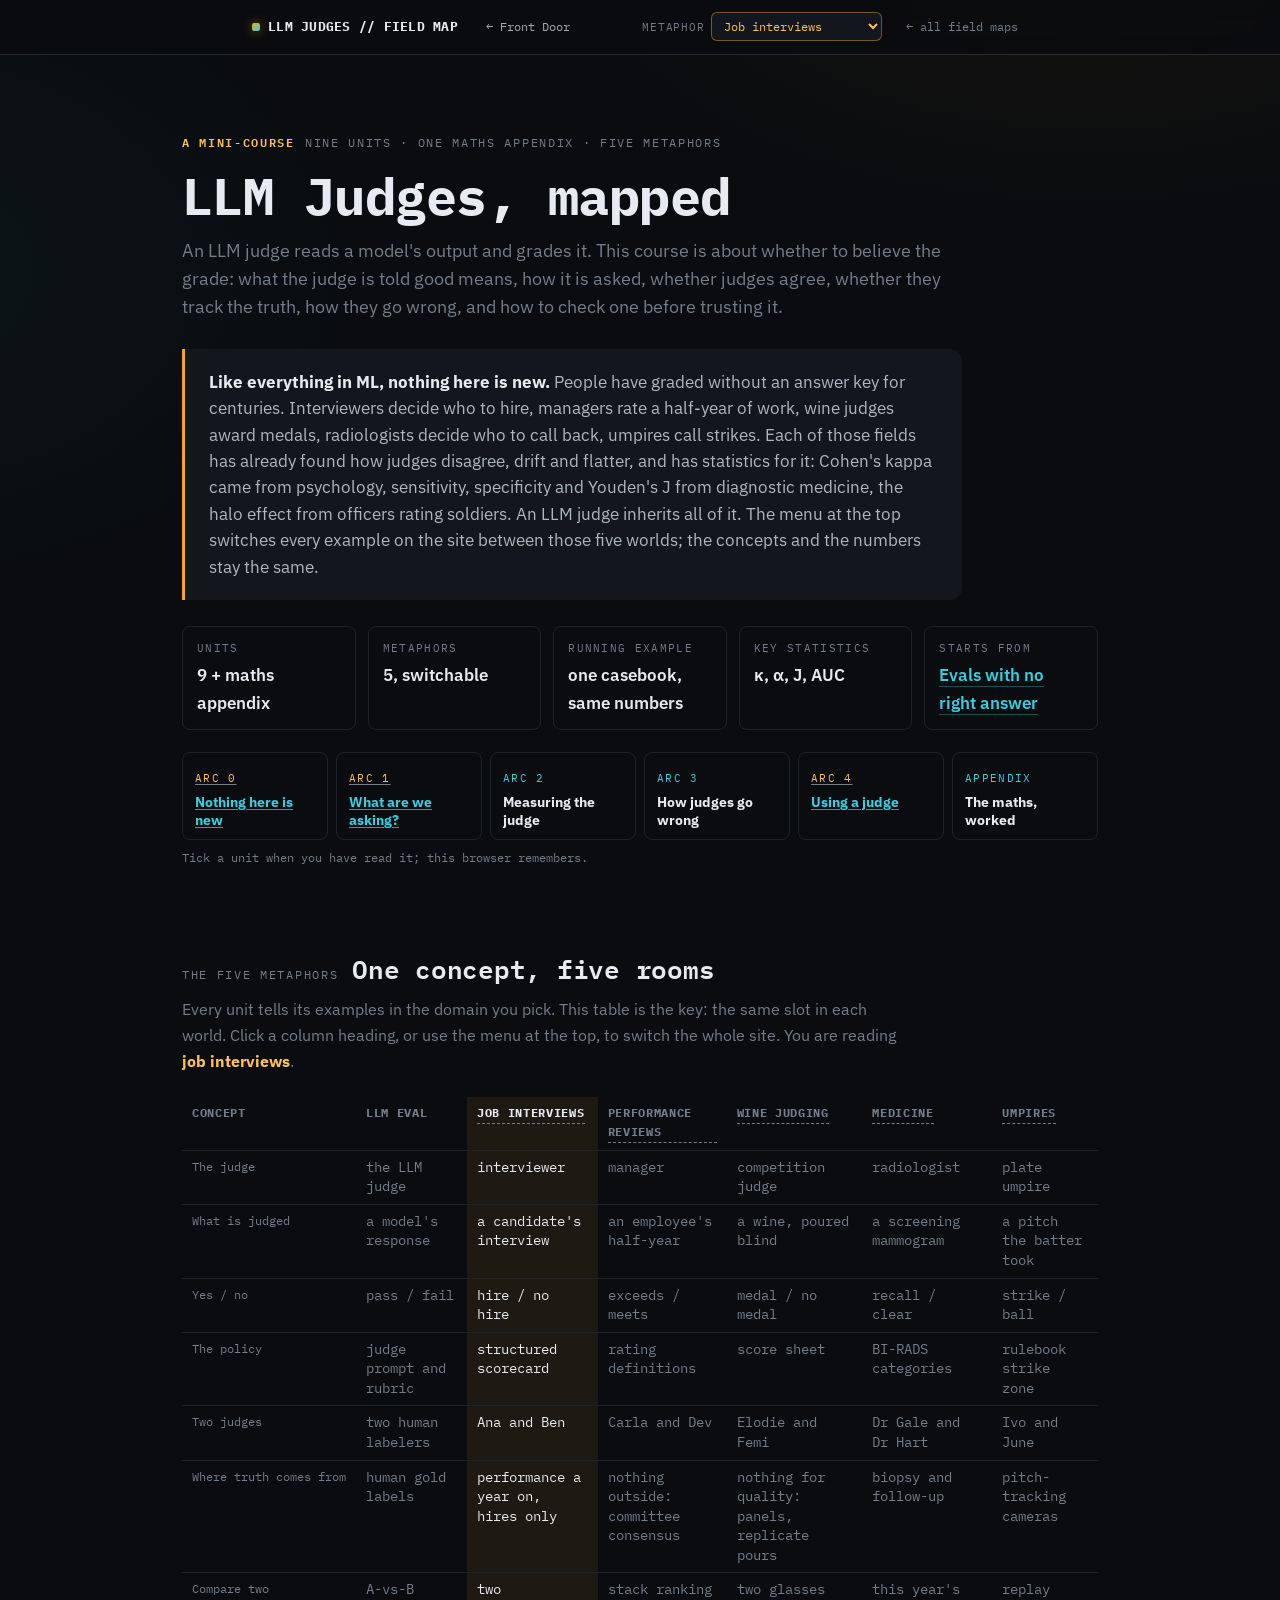
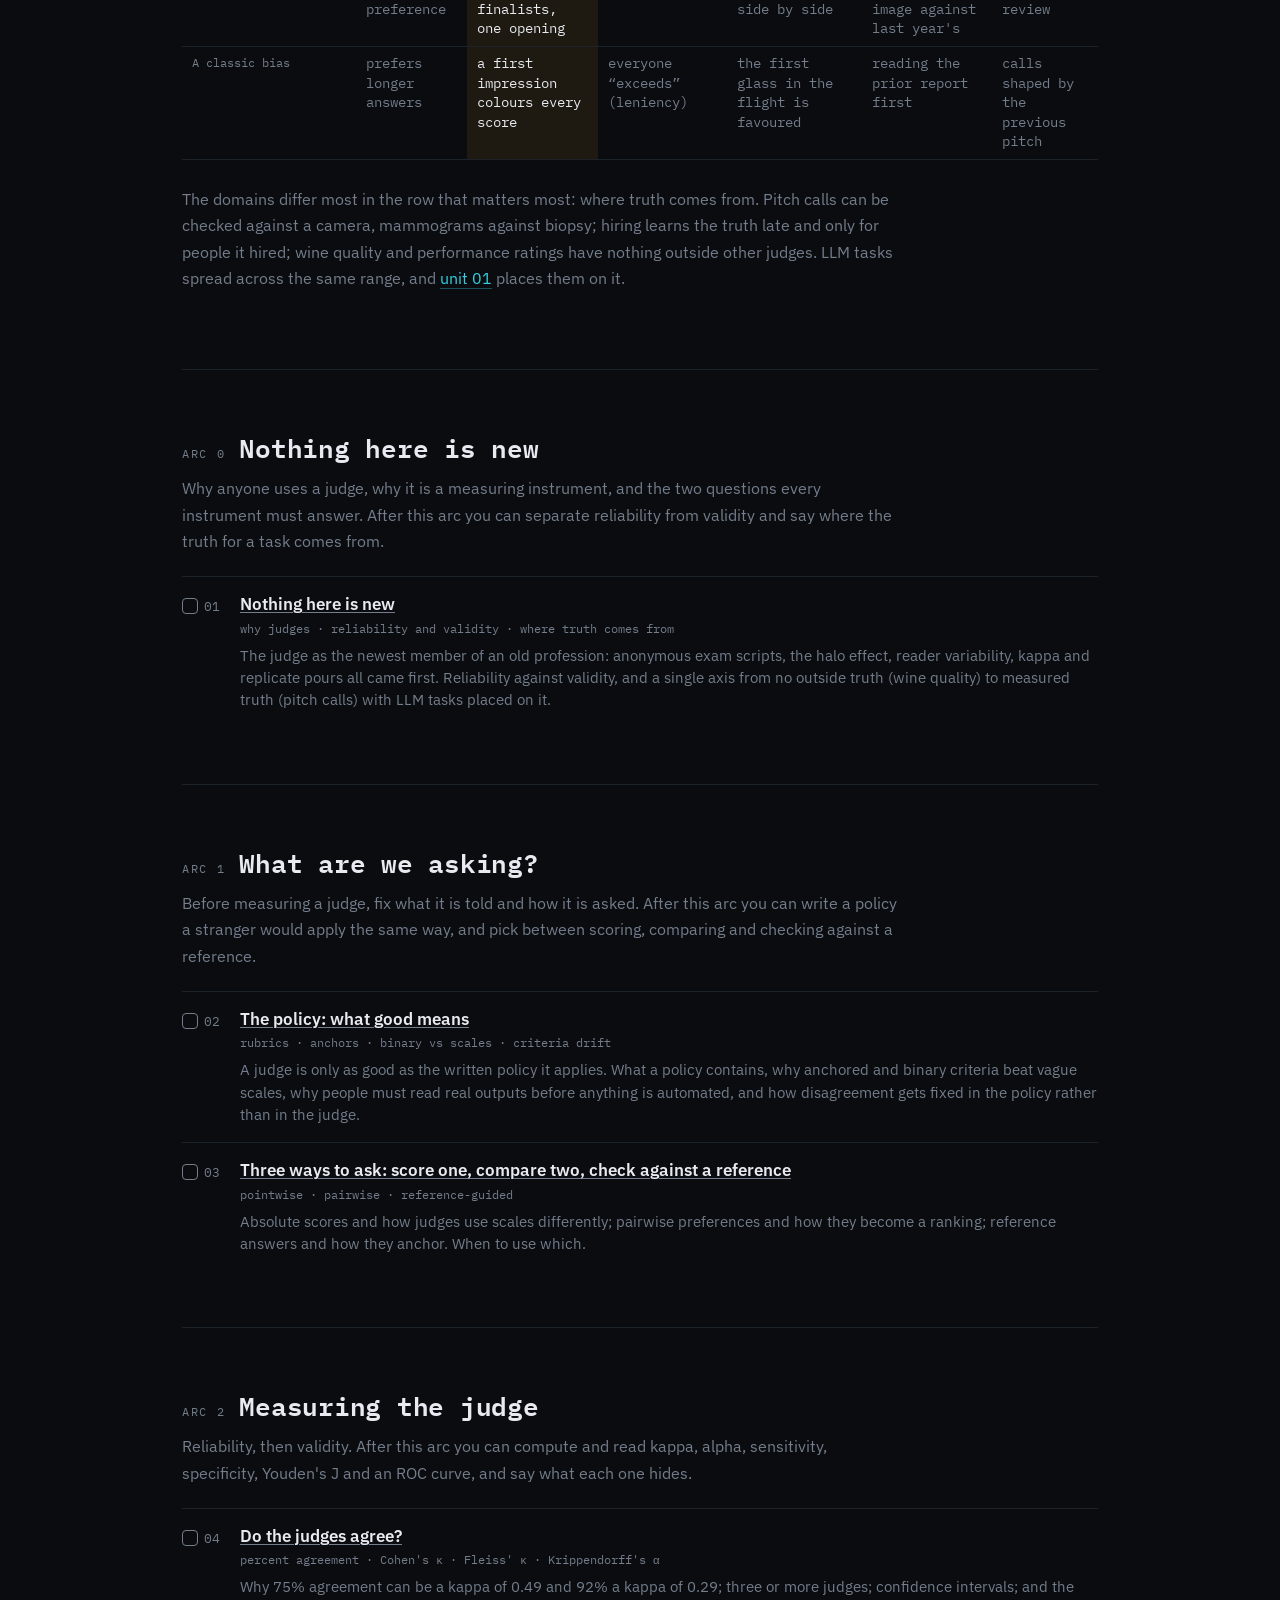
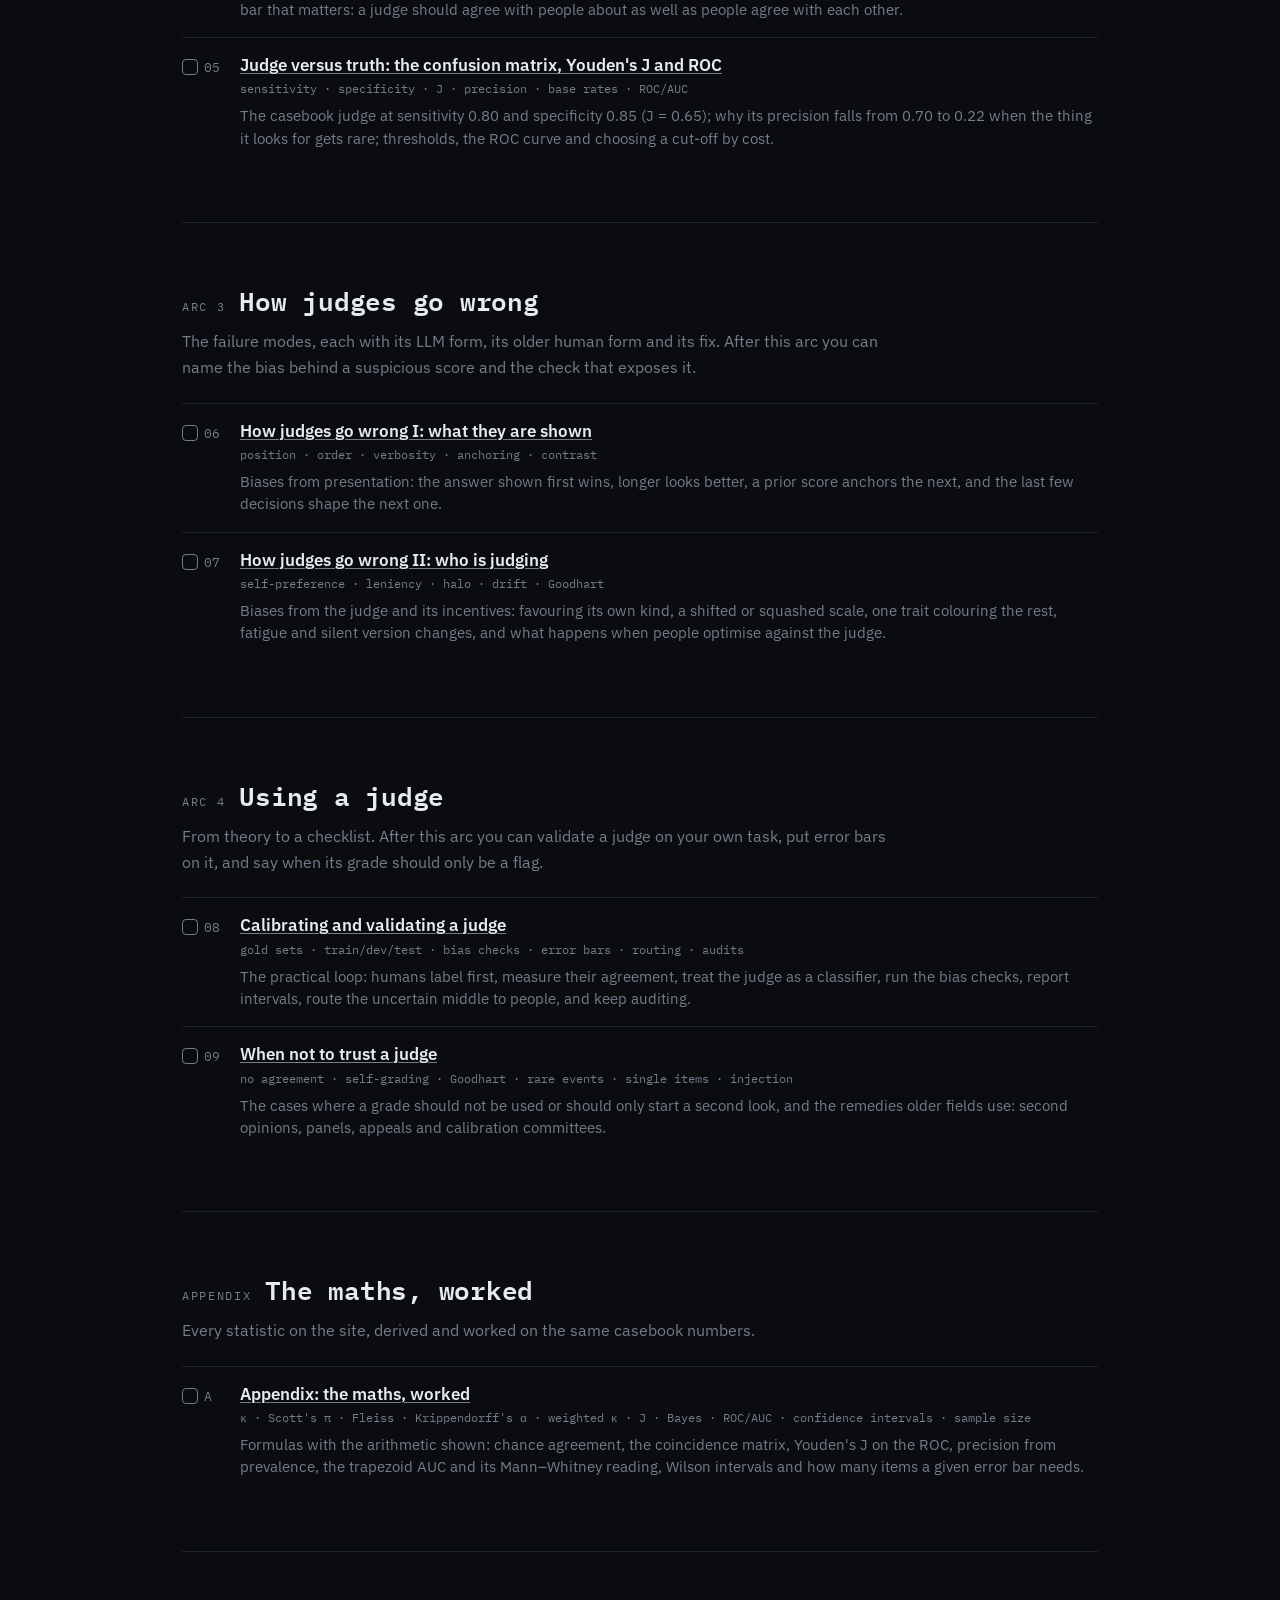
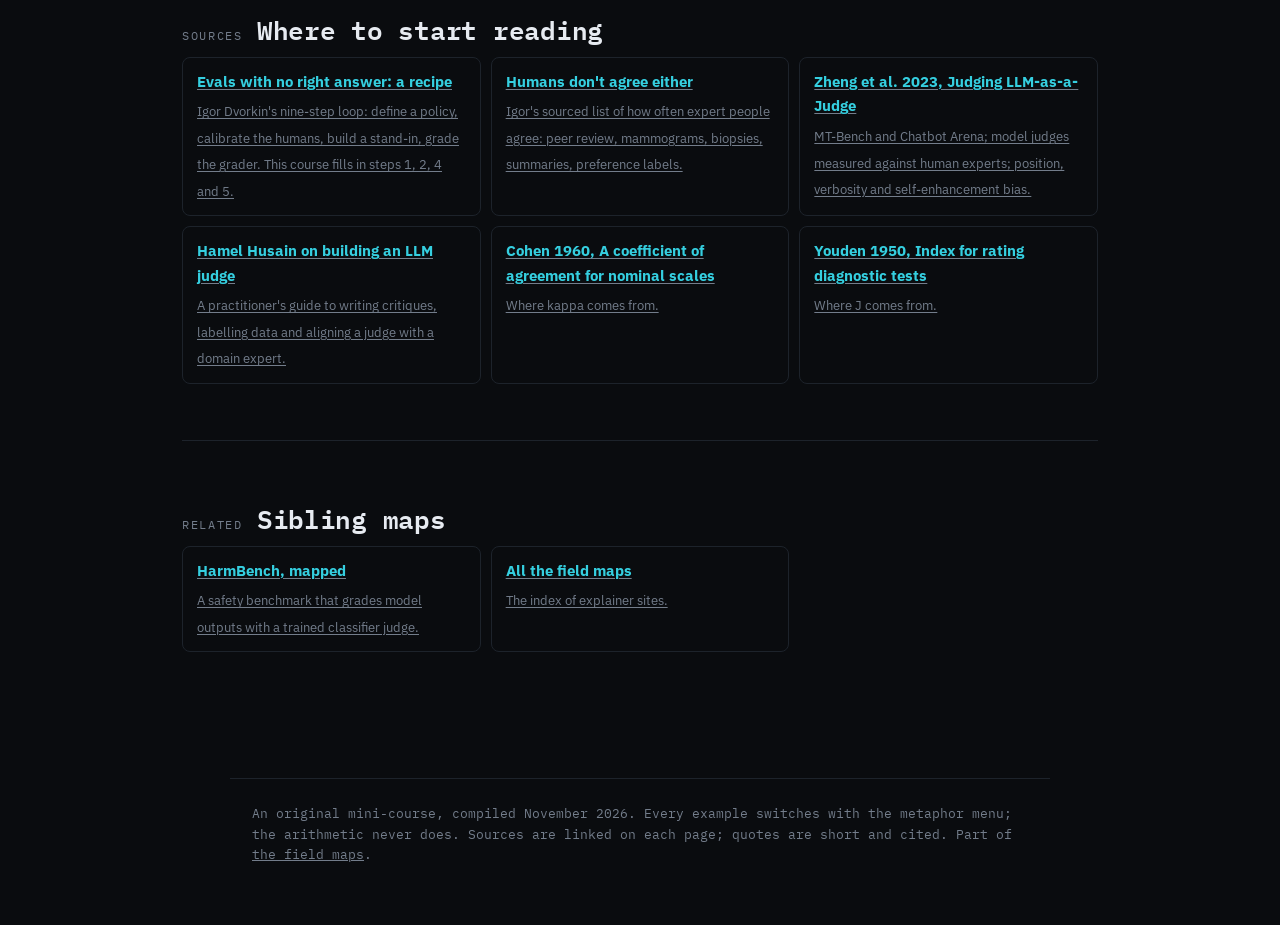
==== commit 97a22823: "Add a ← Front Door link to every page Co-Authored-By: Claude Opus 5.5 <noreply@anthropic.com>" ====
--- a/index.html
+++ b/index.html
@@ -59,10 +59,12 @@
   table.rosetta{min-width:860px}
   table.rosetta td{font-size:13.5px;line-height:1.45}
 </style>
+<style>.front-door{margin:0 auto 0 14px;font-family:'IBM Plex Mono',monospace;font-size:12px;white-space:nowrap;color:inherit;opacity:.72;text-decoration:none}.front-door:hover{opacity:1}@media(max-width:560px){header .bar-in,header .nav-in{flex-wrap:wrap;row-gap:6px}}</style>
 </head>
 <body>
 <header class="bar"><div class="bar-in">
   <div class="brand"><span class="dot"></span>LLM&nbsp;JUDGES&nbsp;//&nbsp;FIELD&nbsp;MAP</div>
+  <a class="front-door" href="https://idvorkin-ai-tools.github.io/safety.html">&larr; Front Door</a>
   <a class="back" href="https://idvorkin-ai-tools.github.io/">&larr; all field maps</a>
 </div></header>
 <main>
@@ -198,5 +200,7 @@
   paint();
 })();
 </script>
+<!-- Private comments mode, inert unless ?annotate=1 (see assets/annotate.js in idvorkin-ai-tools.github.io) -->
+<script src="https://idvorkin-ai-tools.github.io/assets/annotate.js" defer></script>
 </body>
 </html>
--- a/paper.css
+++ b/paper.css
@@ -280,3 +280,134 @@
 table.rosetta th button{all:unset;cursor:pointer;color:inherit;border-bottom:1px dashed var(--ink-dim)}
 table.rosetta th button:hover{color:var(--off-bright)}
 table.rosetta td:first-child{font-family:'IBM Plex Mono',monospace;font-size:12px;color:var(--ink-dim);white-space:nowrap}
+/* floated figures sit above positioned list items so they stay clickable */
+figure.fig{position:relative;z-index:1}
+
+/* interactive widgets (widgets.js + lab.js), Igor 2026-11-21: "charts and things I can play with" */
+.lab-try{clear:both;font-family:'IBM Plex Mono',monospace;font-size:12.5px;color:var(--def);margin:22px 0 6px;max-width:none}
+.lab-try b{color:var(--ink);font-weight:600;letter-spacing:.08em;text-transform:uppercase;font-size:10.5px;margin-right:6px}
+.lab{clear:both;border:1px solid var(--line);border-left:3px solid var(--def);border-radius:0 12px 12px 0;background:var(--panel);padding:14px 16px 10px;margin:0 0 24px}
+.lab svg.dg{display:block;width:100%;height:auto;margin:6px 0}
+.lab-pre{display:flex;flex-wrap:wrap;gap:6px;margin:0 0 10px}
+.lab-pre button,.lab-pre label,.lab-go{font-family:'IBM Plex Mono',monospace;font-size:12px;color:var(--ink-mid);background:var(--panel-2);border:1px solid var(--line);border-radius:6px;padding:6px 10px;cursor:pointer;min-height:32px;display:inline-flex;align-items:center;gap:6px}
+.lab-pre button:hover,.lab-pre label:hover,.lab-go:hover{border-color:var(--def);color:var(--ink)}
+.lab-pre label:has(input:checked){border-color:var(--def);color:var(--ink);background:rgba(53,207,224,.08)}
+.lab-pre input{accent-color:var(--def);margin:0}
+.lab-row{display:grid;grid-template-columns:minmax(0,1.15fr) minmax(0,1fr);gap:14px;align-items:center}
+@media (max-width:640px){.lab-row{grid-template-columns:minmax(0,1fr)}}
+.lab .statgrid{grid-template-columns:repeat(auto-fit,minmax(120px,1fr));gap:8px;margin:8px 0}
+.lab .statgrid .s{background:var(--panel-2);padding:8px 10px}
+.lab .statgrid .s .v{font-size:18px}
+.lab .lab-good{color:#5BD68A!important}.lab .lab-mid{color:var(--off-bright)!important}.lab .lab-bad{color:var(--crit)!important}.lab .lab-off{color:var(--off-bright)!important}
+.lab-ctl{display:grid;grid-template-columns:repeat(auto-fit,minmax(230px,1fr));gap:4px 18px;margin:8px 0}
+.lab-sl{display:grid;grid-template-columns:minmax(0,1fr) 64px;gap:0 10px;align-items:center;padding:4px 0}
+.lab-sl.lab-wide{grid-column:1/-1}
+.lab-sl label{grid-column:1/-1;font-size:13px;color:var(--ink-mid);line-height:1.35}
+.lab-sl input[type=range]{width:100%;accent-color:var(--def);min-height:28px;margin:0}
+.lab-sl input:disabled{opacity:.35}
+.lab-sl output{font-family:'IBM Plex Mono',monospace;font-size:13px;color:var(--ink);text-align:right;white-space:nowrap}
+.lab .eq.lab-eq{white-space:normal;font-size:13px}
+.lab-sum{font-size:13px;color:var(--ink-dim);margin:6px 0 4px;max-width:none}
+.lab-note{font-family:'IBM Plex Mono',monospace;font-size:11.5px;line-height:1.5;color:var(--ink-dim);margin:4px 0;max-width:none}
+.lab svg .lab-fill-ok{fill:rgba(91,214,138,.18)} .lab svg .lab-fill-crit{fill:rgba(229,72,77,.18)}
+.lab svg .lab-ok{fill:rgba(91,214,138,.55)} .lab svg .lab-ok-dim{fill:rgba(91,214,138,.14)}
+.lab svg .lab-crit{fill:rgba(229,72,77,.5)} .lab svg .lab-crit-dim{fill:rgba(229,72,77,.13)}
+.lab svg .lab-ln-ok{stroke:#5BD68A;fill:none}
+.lab svg .lab-area{fill:rgba(53,207,224,.10)}
+.lab svg .lab-dot{fill:var(--def)} .lab svg .lab-dot-dim{fill:var(--ink-dim);opacity:.7}
+.lab svg .lab-pt{fill:var(--off-bright);stroke:var(--bg);stroke-width:2}
+.lab-cmt{width:100%;border-collapse:collapse;font-size:12.5px;table-layout:fixed}
+.lab-cmt th{font-family:'IBM Plex Mono',monospace;font-weight:500;font-size:11px;color:var(--ink-dim);text-align:center;padding:4px;line-height:1.3}
+.lab-cmt tr th:first-child{text-align:right;width:34%}
+.lab-cmt th i{display:block;font-style:normal;color:var(--ink-dim)}
+.lab-cmt td{text-align:center;font-family:'IBM Plex Mono',monospace;font-size:20px;font-weight:600;padding:8px 4px;border:1px solid var(--line)}
+.lab-cmt td small{display:block;font-size:10px;font-weight:400;color:var(--ink-dim)}
+.lab-cmt td.ok{color:#5BD68A;background:rgba(91,214,138,.08)} .lab-cmt td.crit{color:var(--crit);background:rgba(229,72,77,.08)}
+.lab svg.lab-dist{max-width:600px;margin:6px auto}
+.lab-legend{font-family:'IBM Plex Mono',monospace;font-size:11.5px;color:var(--ink-mid);margin:0 0 8px;max-width:none;text-align:center}
+.lab-legend span.lg-ok,.lab-legend span.lg-crit{display:inline-block;width:10px;height:10px;margin:0 5px 0 8px;vertical-align:-1px;background:rgba(91,214,138,.55)}
+.lab-legend span.lg-crit{background:rgba(229,72,77,.5)}
+.lab-legend .lab-dimtxt{color:var(--ink-dim);margin-left:8px;white-space:nowrap}
+.lab svg.lab-roc{max-width:300px;margin:6px auto}
+.lab svg.lab-grid{max-width:420px;margin:6px auto}
+.lab svg.lab-bar,.lab svg.lab-br{max-width:560px;margin:6px auto}
+.lab{scroll-margin-top:72px}
+
+/* term boxes (the hub's assets/terms.js + assets/glossary/<id>.json), Igor 2026-11-21: plain meaning beside each fancy word.
+   terms.js injects zero-specificity defaults and the mode-block rules; these keep this map's look. */
+.term.gl-ready{border-bottom:1px dotted var(--def);color:inherit}
+.gl-chip{display:inline-flex;align-items:center;justify-content:center;width:18px;height:18px;margin:0 2px 0 3px;padding:0;
+  border:1px solid rgba(53,207,224,.5);border-radius:50%;background:rgba(53,207,224,.08);color:var(--def);
+  font:600 11px/1 'IBM Plex Mono',monospace;vertical-align:2px;cursor:pointer}
+.gl-chip:hover,.gl-chip[aria-expanded=true]{background:var(--def);color:var(--bg)}
+.gl-box{display:none;margin:8px 0 10px;padding:9px 12px;border:1px solid var(--line);border-left:3px solid var(--def);
+  border-radius:0 8px 8px 0;background:var(--panel);font-size:13.5px;line-height:1.5;color:var(--ink-mid);font-style:normal;font-weight:400;text-align:left}
+.gl-box.gl-open{display:block}
+.gl-box > span{display:block}
+.gl-box .gl-t{font-family:'IBM Plex Mono',monospace;font-size:11px;letter-spacing:.08em;text-transform:uppercase;color:var(--def);margin-bottom:3px}
+.gl-box .gl-ex{margin-top:4px;font-size:12.5px}
+.gl-box .gl-reg{display:inline-block;font-family:'IBM Plex Mono',monospace;font-size:9.5px;letter-spacing:.1em;text-transform:uppercase;
+  color:var(--bg);background:var(--off);border-radius:3px;padding:0 4px;margin-right:6px;vertical-align:1px}
+.gl-box .gl-f{display:block;margin-top:5px;font-family:'IBM Plex Mono',monospace;font-size:12px;color:var(--ink);
+  background:var(--panel-2);border:1px solid var(--line-soft);border-radius:6px;padding:5px 8px;overflow-x:auto}
+.gl-box .gl-eli5,.gl-box .gl-tech{display:none}
+html[data-eli5="on"] .gl-box .gl-eli5,html[data-tech="on"] .gl-box .gl-tech{display:block}
+html[data-eli5="on"] .gl-box .gl-plain,html[data-tech="on"] .gl-box .gl-plain{display:none}
+html.gl-rail-on .gl-chip{display:none}
+.gl-rail{position:absolute;z-index:2}
+.gl-rail .gl-box{display:block;position:absolute;left:0;right:0;margin:0;font-size:12.5px}
+/* page text that only makes sense in one register (opt-in; see docs/INTERACTIVE.md).
+   terms.js has the same rules; these hide the blocks before it loads. */
+.tech-only{display:none}
+html[data-tech="on"] .tech-only{display:revert}
+html[data-tech="on"] .no-tech{display:none}
+/* the Plain / Technical / ELI5 control in the top bar (terms.js) */
+.modesel{display:inline-flex;flex-shrink:0;border:1px solid var(--line);border-radius:8px;overflow:hidden;background:var(--panel)}
+.modesel button{min-height:44px;min-width:44px;padding:0 10px;margin:0;border:0;border-left:1px solid var(--line);background:transparent;
+  color:var(--ink-dim);font-family:'IBM Plex Mono',monospace;font-size:11.5px;letter-spacing:.02em;cursor:pointer;white-space:nowrap;
+  -webkit-tap-highlight-color:transparent;touch-action:manipulation}
+.modesel button:first-child{border-left:0}
+.modesel button:hover{color:var(--ink)}
+.modesel button[aria-checked=true]{background:var(--def);color:var(--bg);font-weight:700}
+.modesel button:focus-visible{outline:2px solid var(--off-bright);outline-offset:-3px}
+.modesel .ms-short{display:none}
+.bar-in:has(.modesel){padding-top:6px;padding-bottom:6px}
+@media (max-width:700px){.modesel .ms-full{display:none}.modesel .ms-short{display:inline}}
+@media (max-width:480px){.modesel button{padding:0 6px;font-size:11px}.mpick select{max-width:104px;padding:5px 4px}}
+.lab svg.lab-cost,.lab svg.lab-ci{max-width:560px;margin:6px auto}
+.lab .statgrid .s .v small{font-size:12px;color:var(--ink-dim);font-weight:400}
+/* mode feedback (terms.js) */
+.gl-toast{position:fixed;left:50%;bottom:18px;transform:translate(-50%,20px);opacity:0;pointer-events:none;z-index:60;
+  max-width:min(520px,calc(100vw - 32px));font-family:'IBM Plex Mono',monospace;font-size:12px;color:var(--ink);background:var(--panel-2);
+  border:1px solid var(--def);border-radius:8px;padding:8px 12px;box-shadow:0 6px 24px rgba(0,0,0,.5);transition:opacity .2s,transform .2s}
+.gl-toast.gl-show{opacity:1;transform:translate(-50%,0)}
+.gl-toast b{color:var(--def)}
+.gl-toast .gl-toast-ex{display:block;margin-top:5px;color:var(--ink-mid);font-family:"IBM Plex Sans",system-ui,sans-serif;font-size:13px;line-height:1.4;letter-spacing:0}
+@media (prefers-reduced-motion:no-preference){.gl-box.gl-flash{animation:glflash 1.2s ease-out}}
+@keyframes glflash{0%{box-shadow:0 0 0 4px rgba(53,207,224,.6)}100%{box-shadow:0 0 0 0 rgba(53,207,224,0)}}
+/* unit menu behind the kicker (site.js) */
+.eyebrow .toc-btn{font:inherit;font-weight:600;letter-spacing:inherit;text-transform:inherit;color:var(--off-bright);background:transparent;
+  border:1px solid rgba(245,165,36,.35);border-radius:6px;min-height:44px;padding:0 10px;cursor:pointer;display:inline-flex;align-items:center;gap:8px;
+  text-align:left;-webkit-tap-highlight-color:transparent;touch-action:manipulation}
+.eyebrow .toc-btn:hover,.eyebrow .toc-btn[aria-expanded=true]{border-color:var(--off);background:rgba(245,165,36,.08)}
+.eyebrow .toc-btn:focus-visible{outline:2px solid var(--off-bright);outline-offset:2px}
+.toc-caret{font-size:10px;transition:transform .15s}
+.toc-btn[aria-expanded=true] .toc-caret{transform:rotate(180deg)}
+.toc-pop{position:absolute;z-index:40;left:22px;right:22px;max-width:520px;margin-top:-8px;max-height:min(70vh,560px);overflow-y:auto;
+  overscroll-behavior:contain;background:var(--panel-2);border:1px solid var(--line);border-radius:10px;padding:6px;box-shadow:0 12px 36px rgba(0,0,0,.55)}
+main{position:relative}
+.toc-pop[hidden]{display:none}
+.toc-pop ol{list-style:none;margin:0;padding:0}
+.toc-pop li{padding:0;margin:0;max-width:none}
+.toc-pop li::before{content:none}
+.toc-pop a{text-decoration:none;display:flex;align-items:center;gap:10px;min-height:44px;padding:6px 10px;border-radius:6px;color:var(--ink-mid);text-decoration:none;
+  font-size:14.5px;line-height:1.3}
+.toc-pop a:hover,.toc-pop a:focus-visible{background:var(--panel);color:var(--ink);outline:none}
+.toc-pop a:focus-visible{box-shadow:inset 0 0 0 2px var(--off-bright)}
+.toc-pop .toc-map{font-family:'IBM Plex Mono',monospace;font-size:12px;color:var(--ink-dim)}
+.toc-pop .toc-n{font-family:'IBM Plex Mono',monospace;font-size:12px;color:var(--ink-dim);min-width:22px}
+.toc-pop .toc-cur > a{color:var(--off-bright);font-weight:600;background:rgba(245,165,36,.07)}
+.toc-pop .toc-secs{border-left:2px solid rgba(245,165,36,.35);margin:2px 0 6px 20px}
+.toc-pop .toc-secs a{padding-left:16px;font-size:13.5px}
+@media (max-width:480px){.toc-pop{left:16px;right:16px}}
+h2[tabindex="-1"]:focus{outline:none}
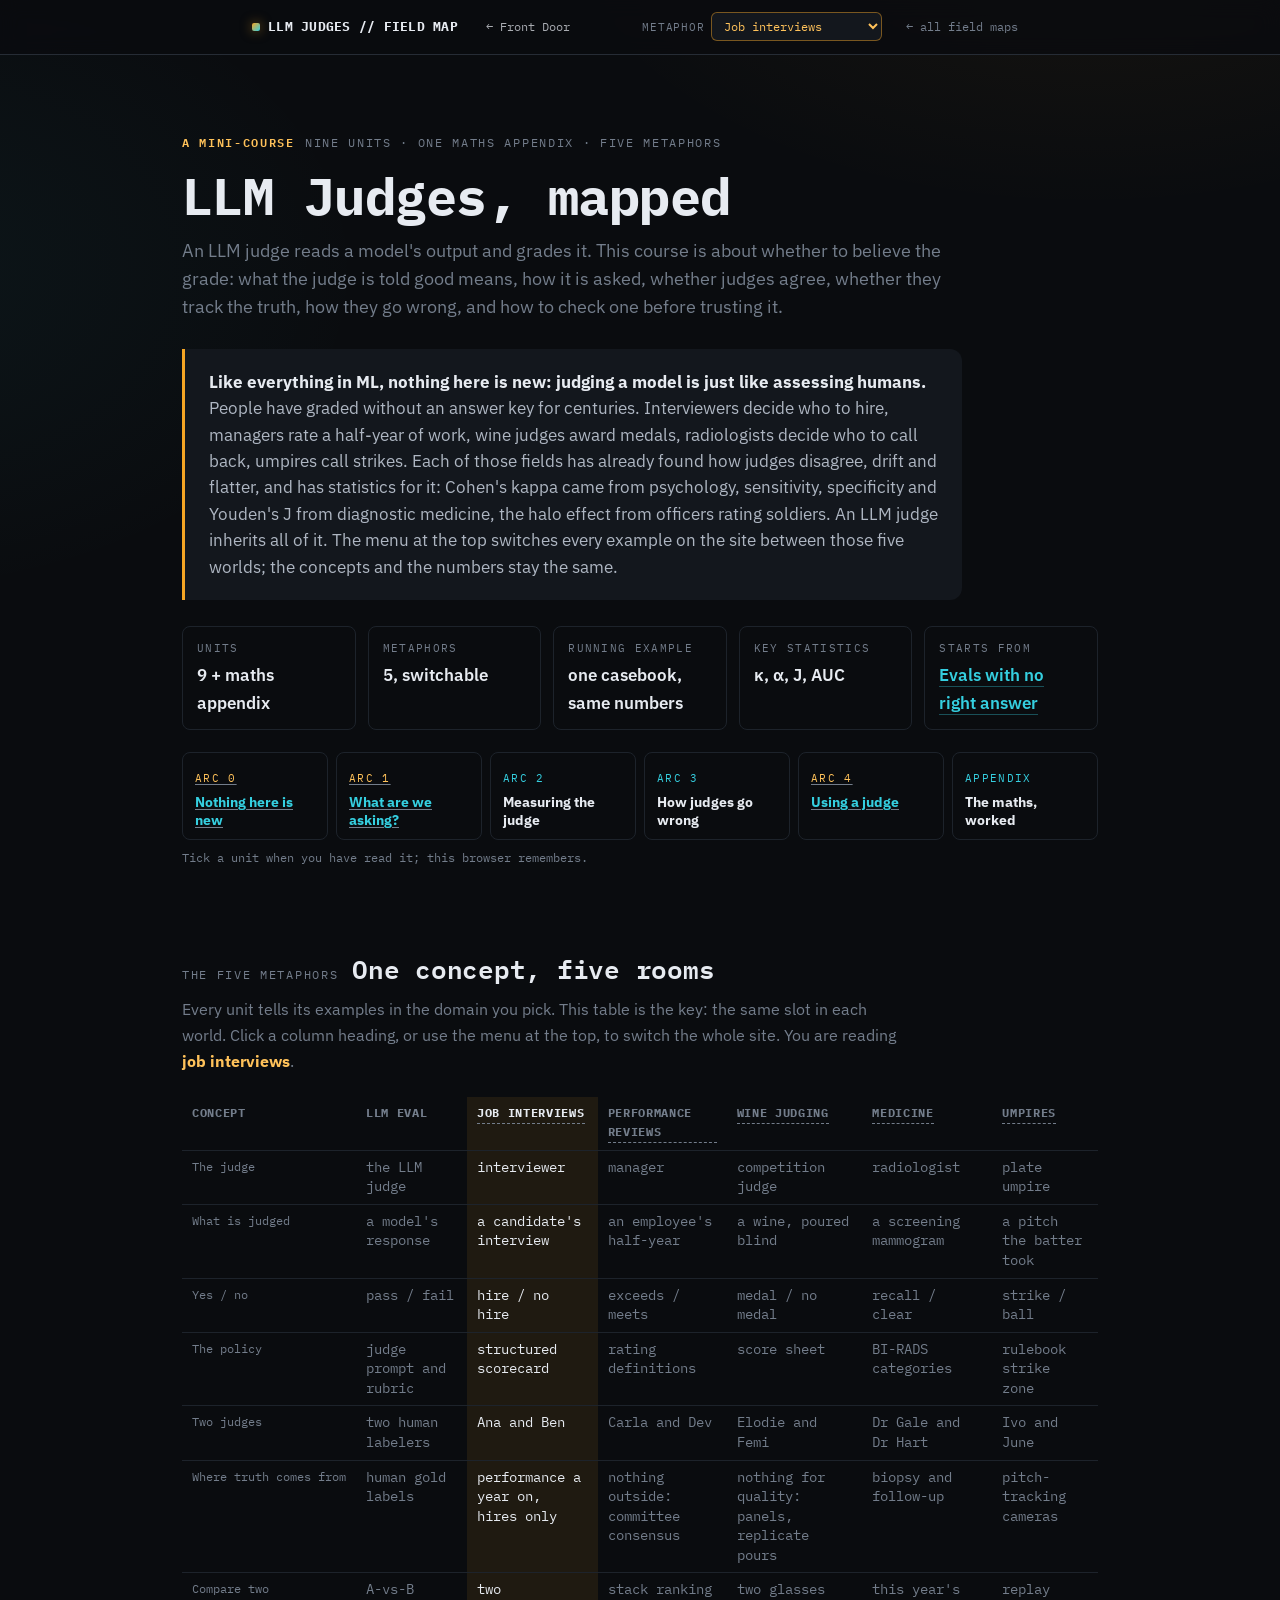
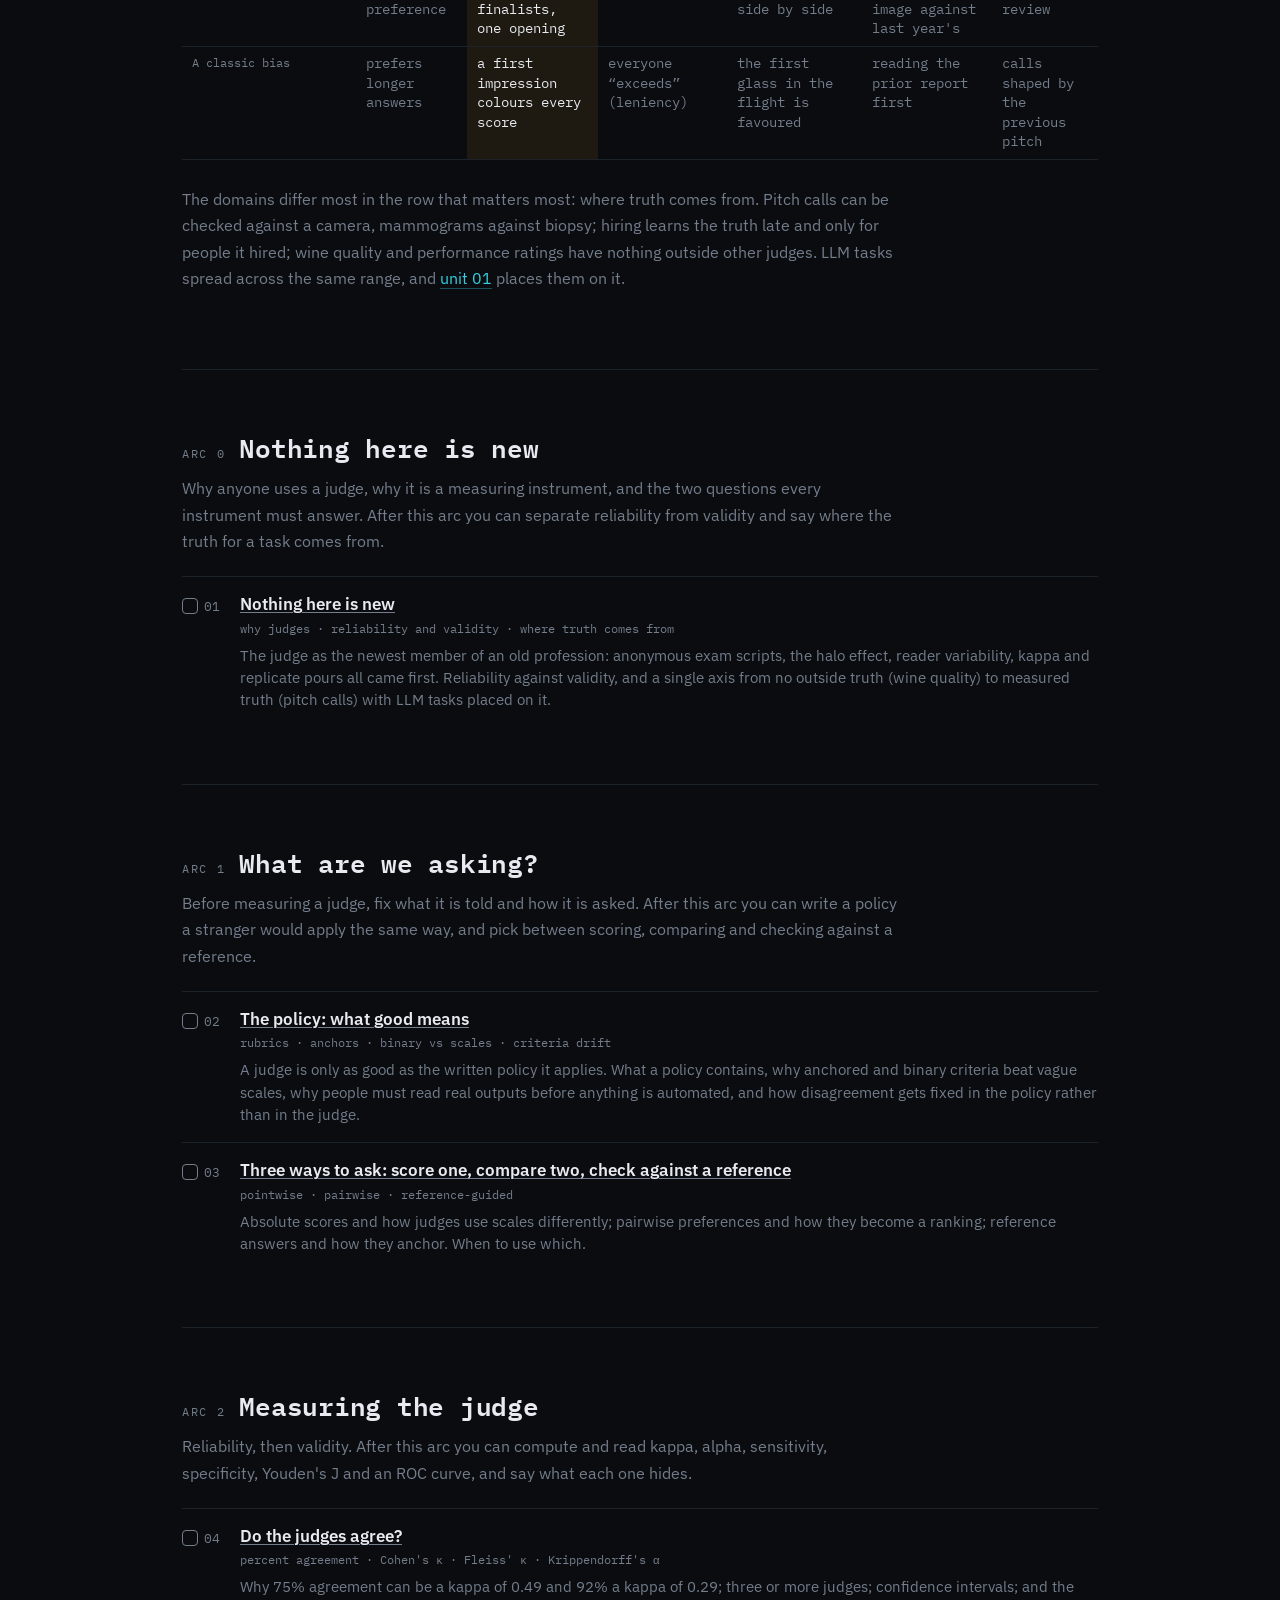
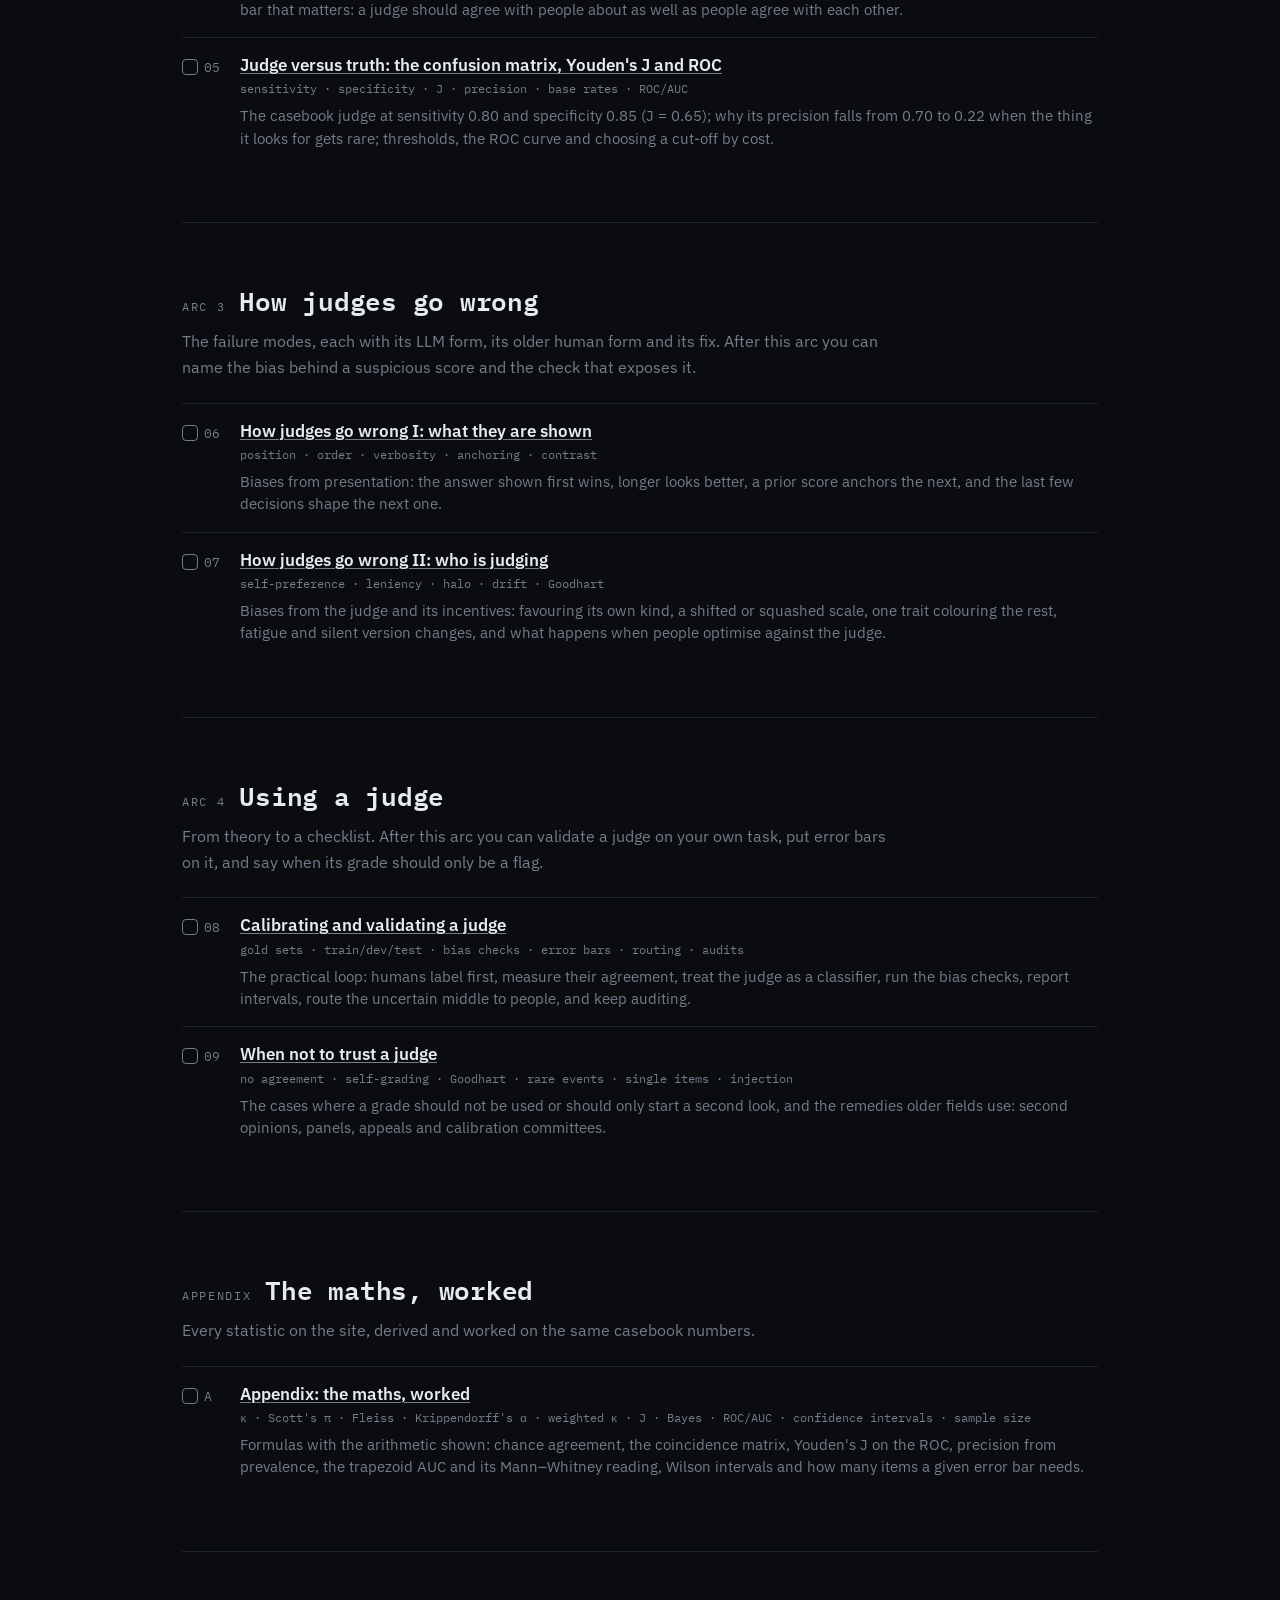
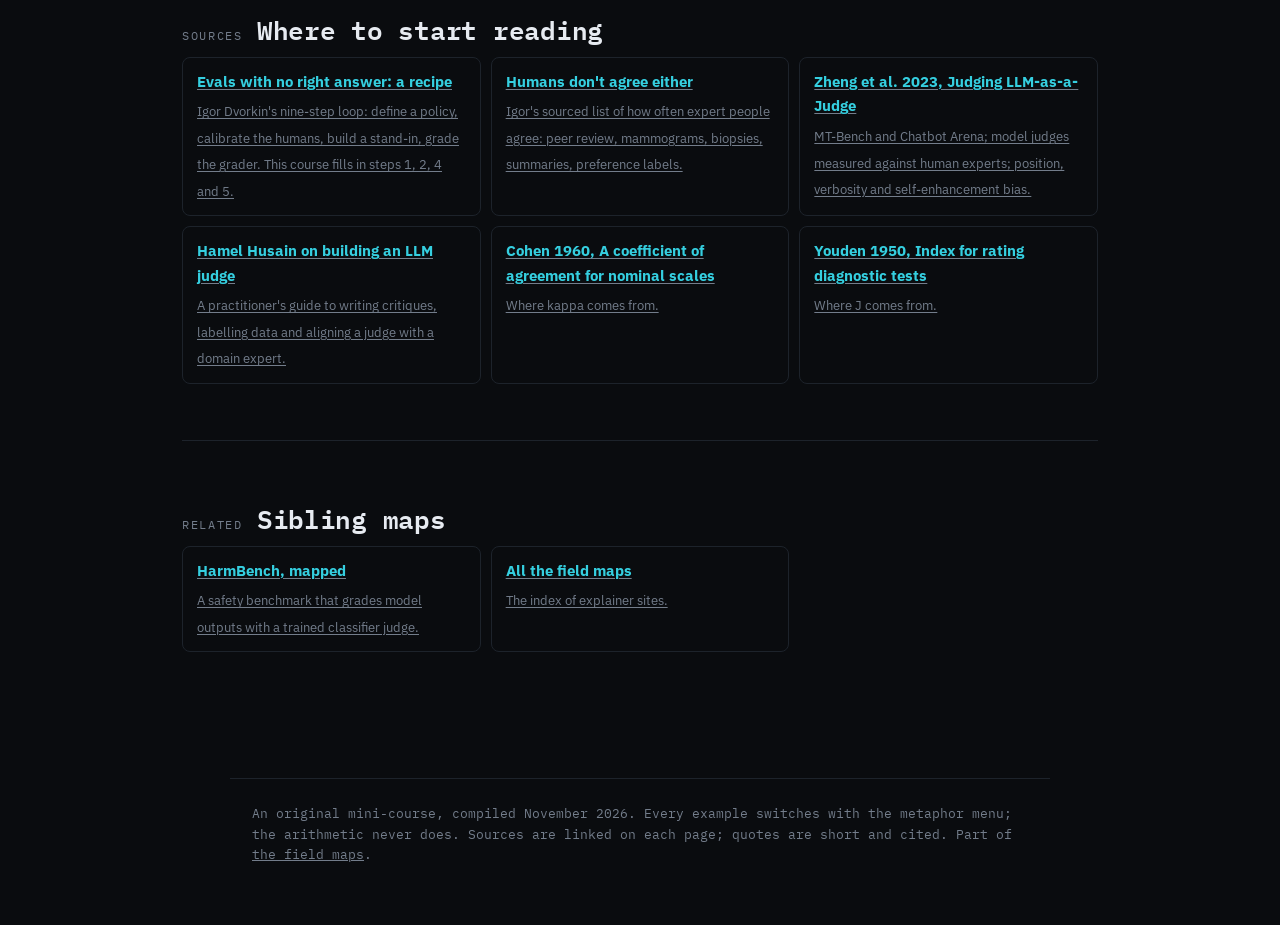
==== commit 19c8d681: "Front: say it outright, judging a model is just like assessing humans (Igor's review note) Co-Author" ====
--- a/index.html
+++ b/index.html
@@ -74,7 +74,7 @@
     <p class="sub">An LLM judge reads a model's output and grades it. This course is about whether to believe the grade: what the judge is told good means, how it is asked, whether judges agree, whether they track the truth, how they go wrong, and how to check one before trusting it.</p>
 
     <div class="answer">
-      <b>Like everything in ML, nothing here is new.</b> People have graded without an answer key for centuries. Interviewers decide who to hire, managers rate a half-year of work, wine judges award medals, radiologists decide who to call back, umpires call strikes. Each of those fields has already found how judges disagree, drift and flatter, and has statistics for it: Cohen's kappa came from psychology, sensitivity, specificity and Youden's J from diagnostic medicine, the halo effect from officers rating soldiers. An LLM judge inherits all of it. The menu at the top switches every example on the site between those five worlds; the concepts and the numbers stay the same.
+      <b>Like everything in ML, nothing here is new: judging a model is just like assessing humans.</b> People have graded without an answer key for centuries. Interviewers decide who to hire, managers rate a half-year of work, wine judges award medals, radiologists decide who to call back, umpires call strikes. Each of those fields has already found how judges disagree, drift and flatter, and has statistics for it: Cohen's kappa came from psychology, sensitivity, specificity and Youden's J from diagnostic medicine, the halo effect from officers rating soldiers. An LLM judge inherits all of it. The menu at the top switches every example on the site between those five worlds; the concepts and the numbers stay the same.
     </div>
 
     <div class="facts">
